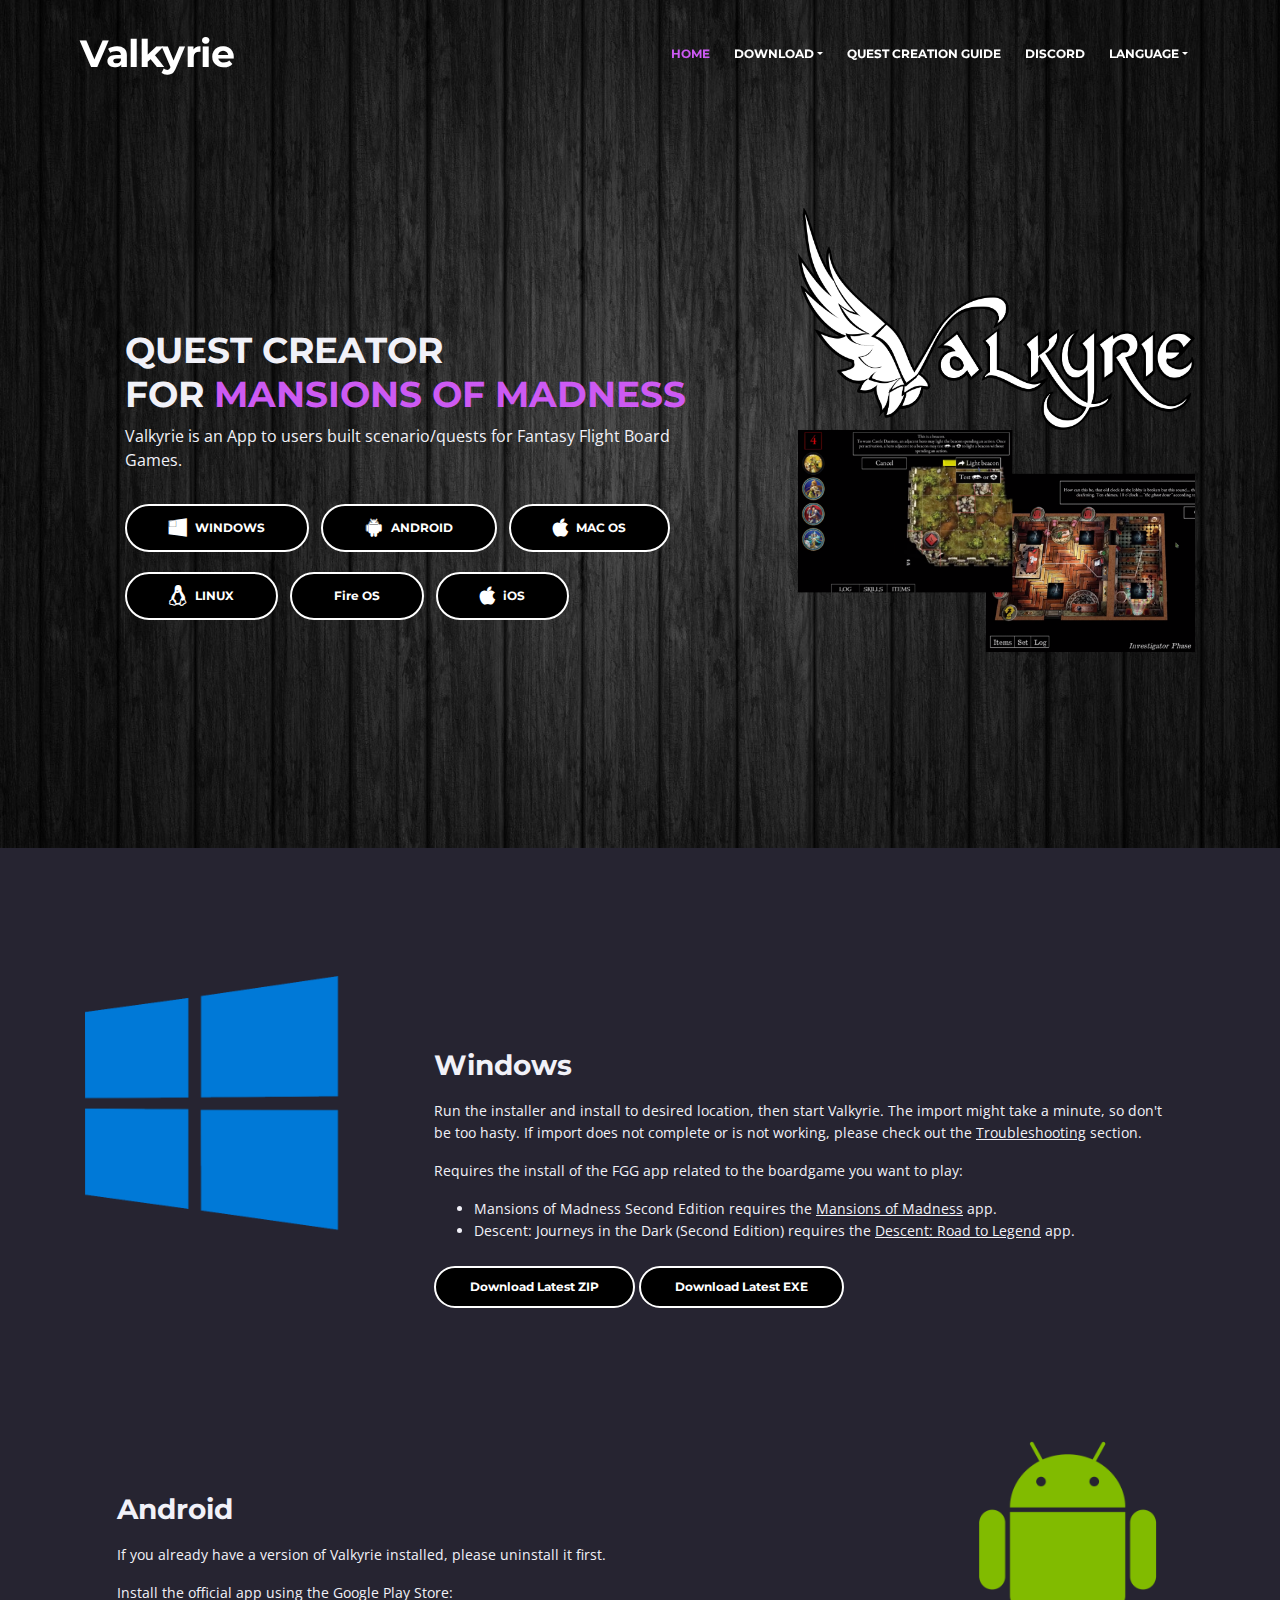
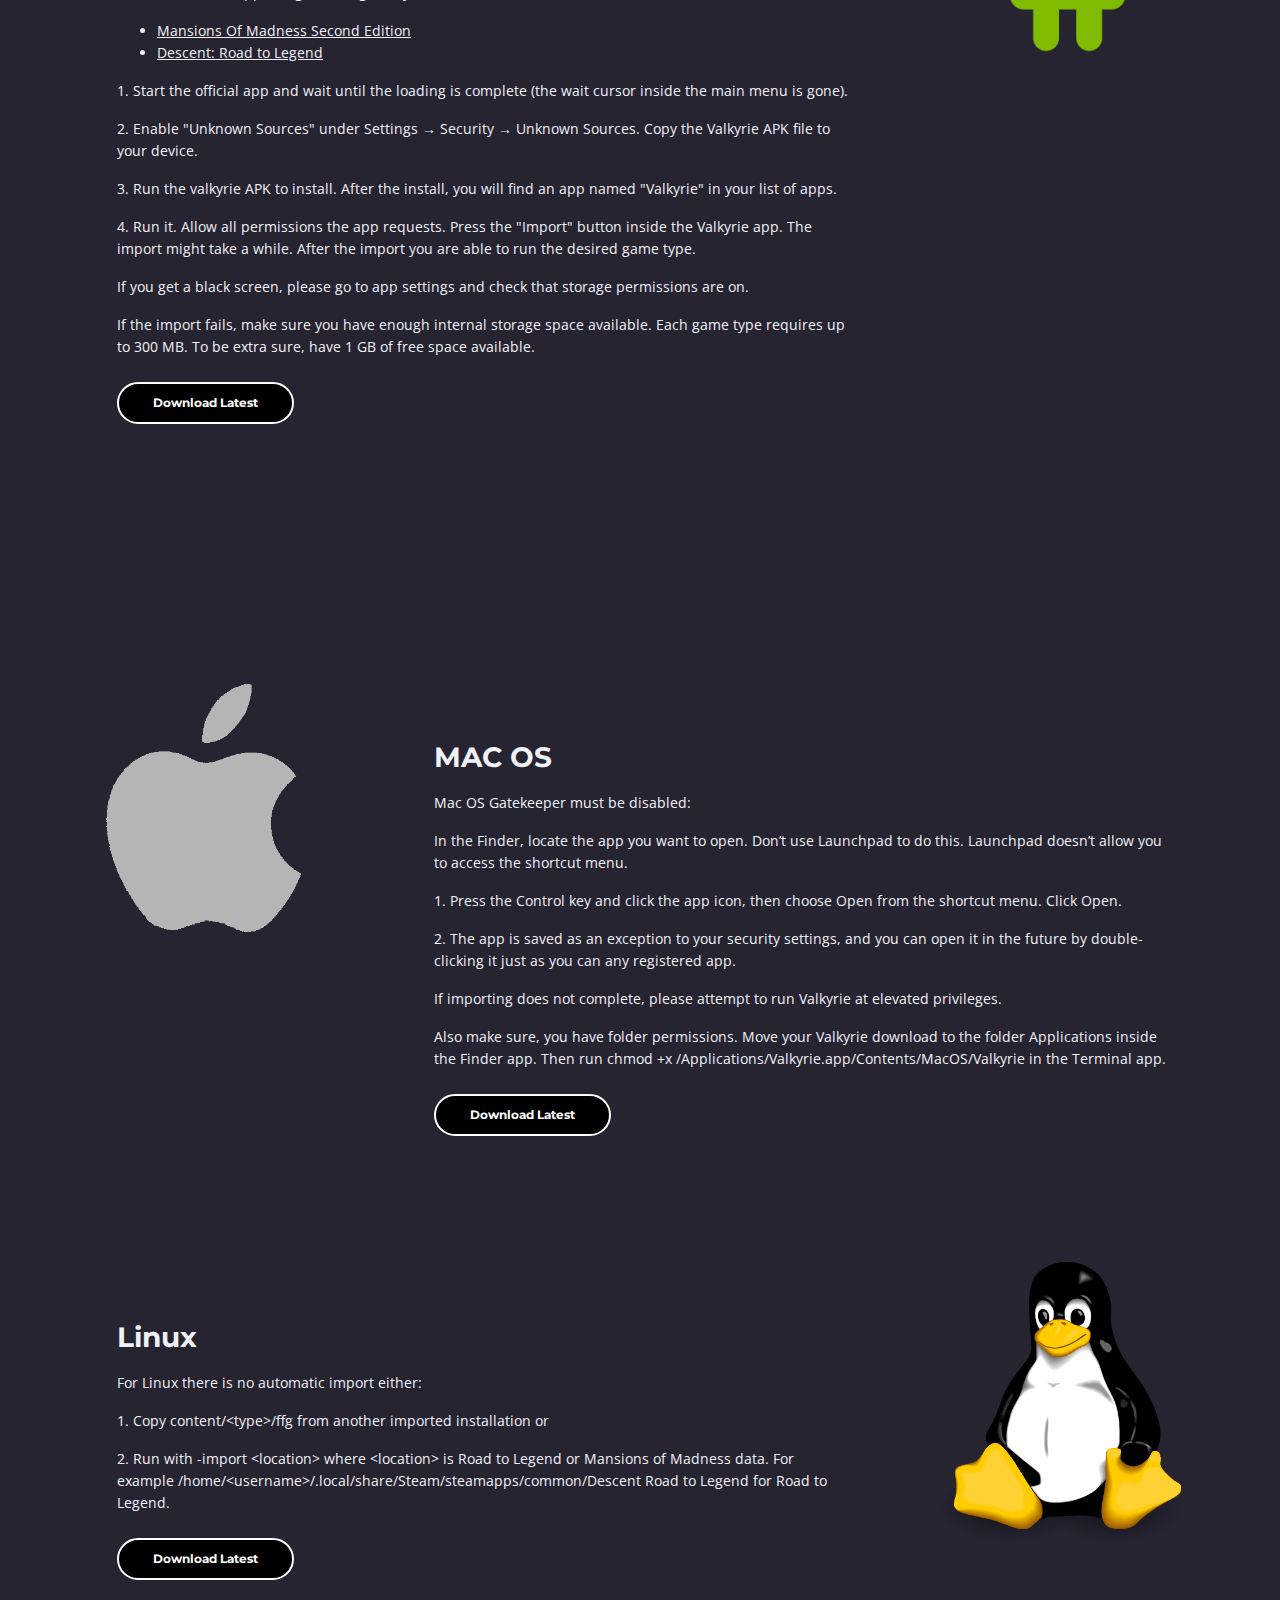
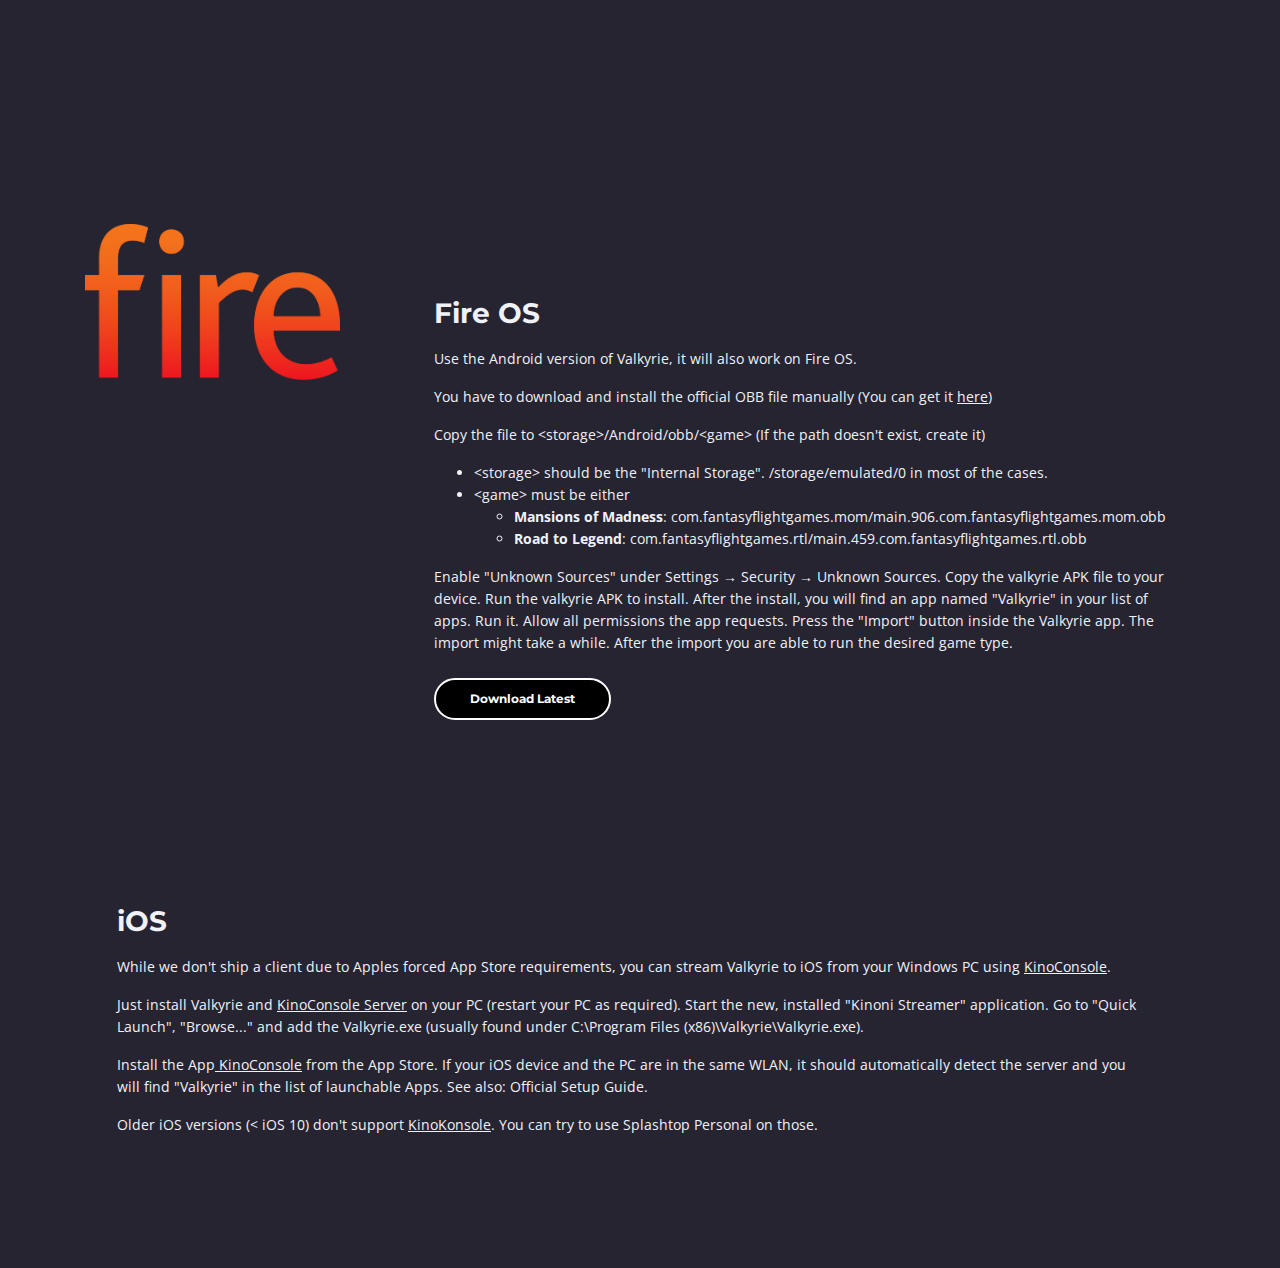
==== index-es.html @ 3e246c20 "Creating HTML pages" ====
<!DOCTYPE html>
<html lang="en">
<head>
  <meta charset="utf-8">
  <meta name="viewport" content="width=device-width, initial-scale=1, shrink-to-fit=no">
    
  <!-- SEO Meta Tags -->
  <meta name="description" content="Mobile app HTML landing page template to help you build a great online presence for your app which will convert visitors into users">
  <meta name="author" content="Inovatik">

  <!-- OG Meta Tags to improve the way the post looks when you share the page on LinkedIn, Facebook, Google+ -->
	<meta property="og:site_name" content="" /> <!-- website name -->
	<meta property="og:site" content="" /> <!-- website link -->
	<meta property="og:title" content=""/> <!-- title shown in the actual shared post -->
	<meta property="og:description" content="" /> <!-- description shown in the actual shared post -->
	<meta property="og:image" content="" /> <!-- image link, make sure it's jpg -->
	<meta property="og:url" content="" /> <!-- where do you want your post to link to -->
	<meta property="og:type" content="article" />

  <!-- Website Title -->
  <title>Valkyrie GM for Fantasy Flight Board Games</title>
    
  <!-- Styles -->
  <link href="https://fonts.googleapis.com/css?family=Montserrat:400,600,700" rel="stylesheet">
  <link href="https://fonts.googleapis.com/css?family=Open+Sans:400,400i,700,700i" rel="stylesheet">
  <link href="web/css/bootstrap.css" rel="stylesheet">
  <link href="web/css/fontawesome-all.css" rel="stylesheet">
  <link href="web/css/swiper.css" rel="stylesheet">
  <link href="web/css/magnific-popup.css" rel="stylesheet">
  <link href="web/css/styles.css" rel="stylesheet">
	
	<!-- Favicon  -->
  <link rel="icon" href="web/images/favicon.png">
</head>
<body data-spy="scroll" data-target=".fixed-top">
    
    <!-- Preloader -->
	<div class="spinner-wrapper">
        <div class="spinner">
            <div class="bounce1"></div>
            <div class="bounce2"></div>
            <div class="bounce3"></div>
        </div>
    </div>
    <!-- end of preloader -->
    

    <!-- Navigation -->
    <nav class="navbar navbar-expand-md navbar-dark navbar-custom fixed-top">
        <!-- Text Logo - Use this if you don't have a graphic logo -->
        <a class="navbar-brand logo-text page-scroll" href="index.html">Valkyrie</a>

        <!-- Image Logo -->
        <!-- <a class="navbar-brand logo-image" href="index.html"><img src="web/images/banner.png" alt="alternative"></a>  -->
        
        <!-- Mobile Menu Toggle Button -->
        <button class="navbar-toggler" type="button" data-toggle="collapse" data-target="#navbarsExampleDefault" aria-controls="navbarsExampleDefault" aria-expanded="false" aria-label="Toggle navigation">
            <span class="navbar-toggler-awesome fas fa-bars"></span>
            <span class="navbar-toggler-awesome fas fa-times"></span>
        </button>
        <!-- end of mobile menu toggle button -->

        <div class="collapse navbar-collapse" id="navbarsExampleDefault">
            <ul class="navbar-nav ml-auto">
                <li class="nav-item">
                    <a class="nav-link page-scroll" href="#header">HOME <span class="sr-only">(current)</span></a>
                </li>
                <!-- Dropdown Menu -->          
                <li class="nav-item dropdown">
                    <a class="nav-link dropdown-toggle page-scroll" href="#details" id="navbarDropdown" role="button" aria-haspopup="true" aria-expanded="false">DOWNLOAD</a>
                    <div class="dropdown-menu" aria-labelledby="navbarDropdown">
                        <a class="dropdown-item" href="#download-windows"><span class="item-text">WINDOWS</span></a>
                        <div class="dropdown-items-divide-hr"></div>
                        <a class="dropdown-item" href="#download-android"><span class="item-text">ANDROID</span></a>
                        <div class="dropdown-items-divide-hr"></div>
                        <a class="dropdown-item" href="#download-macos"><span class="item-text">MAC OS</span></a>
                        <div class="dropdown-items-divide-hr"></div>
                        <a class="dropdown-item" href="#download-linux"><span class="item-text">LINUX</span></a>
                        <div class="dropdown-items-divide-hr"></div>
                        <a class="dropdown-item" href="#download-fireos"><span class="item-text">Fire OS</span></a>
                        <div class="dropdown-items-divide-hr"></div>
                        <a class="dropdown-item" href="#download-ios"><span class="item-text">iOS</span></a>
                    </div>
                </li>
                <!-- end of dropdown menu -->

                <li class="nav-item">
                    <a class="nav-link page-scroll" href="https://github.com/NPBruce/valkyrie/wiki/QuestGuide" target="_blank">QUEST CREATION GUIDE</a>
                </li>

                <li class="nav-item">
                    <a class="nav-link page-scroll" href="https://discord.gg/yrVeSVt" target="_blank">DISCORD</a>
                </li>
                <li class="nav-item dropdown">
                    <a class="nav-link dropdown-toggle page-scroll" href="#details" id="navbarDropdown" role="button" aria-haspopup="true" aria-expanded="false">LANGUAGE</a>
                    <div class="dropdown-menu" aria-labelledby="navbarDropdown">
                        <a class="dropdown-item" href="index.html"><span class="item-text">English</span></a>
                        <div class="dropdown-items-divide-hr"></div>
                        <a class="dropdown-item" href="index-es.html"><span class="item-text">Spanish</span></a>
                        <div class="dropdown-items-divide-hr"></div>
                        <a class="dropdown-item" href="index-fr.html"><span class="item-text">French</span></a>
                        <div class="dropdown-items-divide-hr"></div>
                        <a class="dropdown-item" href="index-pt.html"><span class="item-text">Portuguese</span></a>
                        <div class="dropdown-items-divide-hr"></div>
                        <a class="dropdown-item" href="#index-pl.html"><span class="item-text">Polish</span></a>
                    </div>
                </li>
            </ul>
        </div>
    </nav> <!-- end of navbar -->
    <!-- end of navigation -->

    <!-- Header -->
    <header id="header" class="header">
      <div class="header-content">
        <div class="container">
          <div class="row">
              <div class="col-lg-7">
                <div class="text-container">
                    <h2>QUEST CREATOR <br>FOR <span id="js-rotating">MANSIONS OF MADNESS, DESCENT</span></h2>
                    <p class="p-large">Valkyrie is an App to users built scenario/quests for Fantasy Flight Board Games.</p>
                    <a class="btn-solid-lg page-scroll" href="#download-windows"><i class="fab fa-windows"></i>WINDOWS</a>
                    <a class="btn-solid-lg page-scroll" href="#download-android"><i class="fab fa-android"></i>ANDROID</a>
                    <a class="btn-solid-lg page-scroll" href="#download-macos"><i class="fab fa-apple"></i>MAC OS</a>
                    <a class="btn-solid-lg page-scroll" href="#download-linux"><i class="fab fa-linux"></i>LINUX</a>
                    <a class="btn-solid-lg page-scroll" href="#download-fireos">Fire OS</a>
                    <a class="btn-solid-lg page-scroll" href="#download-ios"><i class="fab fa-apple"></i>iOS</a>
                </div>
              </div> <!-- end of col -->
              <div class="col-lg-5">
                <div class="image-container">
                  <img class="img-fluid" src="web/images/banner.png" alt="alternative">
                </div>
                <div class="image-container">
                    <img class="img-fluid" src="web/images/screenshot.png" alt="alternative">
                </div> <!-- end of image-container -->
            </div> <!-- end of col -->
          </div> <!-- end of row -->
        </div> <!-- end of container -->
      </div> <!-- end of header-content -->
    </header> <!-- end of header -->
    <!-- end of header -->

    <!-- Details 1 -->
    <div id=download>
      <div id="download-windows" class="basic-2">
          <div class="container">
              <div class="row">
                  <div class="col-lg-3">
                      <img class="img-fluid" src="web/images/windows-logo.png" alt="alternative">
                  </div> <!-- end of col -->
                  <div class="col-lg-9">
                      <div class="text-container">
                          <h3>Windows</h3>
                          <p>Run the installer and install to desired location, then start Valkyrie. The import might take a minute, so don't be too hasty. If import does not complete or is not working, please check out the <a href="https://github.com/NPBruce/valkyrie/wiki/Troubleshooting" target="_blank">Troubleshooting</a> section.</p>
                          <p>Requires the install of the FGG app related to the boardgame you want to play:
                          <ul>
                            <li>Mansions of Madness Second Edition requires the <a href="http://store.steampowered.com/app/478980/" target="_blank">Mansions of Madness</a> app.</li>
                            <li>Descent: Journeys in the Dark (Second Edition) requires the <a href="http://store.steampowered.com/app/477200/" target="_blank">Descent: Road to Legend</a> app.</li>
                          </ul>
                          <a class="btn-solid-reg popup-with-move-anim" href="https://github.com/NPBruce/valkyrie/releases/download/release%2F2.4%2Fv2.4.09/valkyrie-windows-2.4.09.zip">Download Latest ZIP</a>
                          <a class="btn-solid-reg popup-with-move-anim" href="https://github.com/NPBruce/valkyrie/releases/download/release%2F2.4%2Fv2.4.09/valkyrie-windows-2.4.09.exe">Download Latest EXE</a>
                      </div> <!-- end of text-container -->
                  </div> <!-- end of col -->
              </div> <!-- end of row -->
          </div> <!-- end of container -->
      </div> <!-- end of basic-2 -->
      <!-- end of details 1 -->

      <!-- Details 2 -->
      <div id="download-android" class="basic-3">
        <div class="container">
            <div class="row">
                <div class="col-lg-9">
                    <div class="text-container">
                        <h3>Android</h3>
                        <p>If you already have a version of Valkyrie installed, please uninstall it first.</p>
                        <p>Install the official app using the Google Play Store:</p>
                        <ul>
                          <li><a href="https://play.google.com/store/apps/details?id=com.fantasyflightgames.mom" target="_blank">Mansions Of Madness Second Edition</a></li>
                          <li><a href="https://play.google.com/store/apps/details?id=com.fantasyflightgames.rtl" target="_blank">Descent: Road to Legend</a></li>
                        </ul>
                        <p>1. Start the official app and wait until the loading is complete (the wait cursor inside the main menu is gone).</p> 
                        <p>2. Enable "Unknown Sources" under Settings → Security → Unknown Sources. Copy the Valkyrie APK file to your device.</p>
                        <p>3. Run the valkyrie APK to install. After the install, you will find an app named "Valkyrie" in your list of apps. </p>
                        <p>4. Run it. Allow all permissions the app requests. Press the "Import" button inside the Valkyrie app. The import might take a while. After the import you are able to run the desired game type.</p>

                        <p>If you get a black screen, please go to app settings and check that storage permissions are on.</p>

                        <p>If the import fails, make sure you have enough internal storage space available. Each game type requires up to 300 MB. To be extra sure, have 1 GB of free space available.</p>
                        <a class="btn-solid-reg popup-with-move-anim" href="https://github.com/NPBruce/valkyrie/releases/download/release%2F2.4%2Fv2.4.09/Valkyrie-android-2.4.09.apk">Download Latest</a>
                    </div> <!-- end of text-container -->
                </div> <!-- end of col -->
                <div class="col-lg-3">
                    <img class="img-fluid" src="web/images/android-logo.png" alt="alternative">
                </div> <!-- end of col -->
            </div> <!-- end of row -->
        </div> <!-- end of container -->
      </div> <!-- end of basic-3 -->    
      <!-- end of details 2 -->

      <div id="download-macos" class="basic-2">
        <div class="container">
            <div class="row">
                <div class="col-lg-3">
                    <img class="img-fluid" src="web/images/apple-logo.png" alt="alternative">
                </div> <!-- end of col -->
                <div class="col-lg-9">
                    <div class="text-container">
                        <h3>MAC OS</h3>
                        <p>Mac OS Gatekeeper must be disabled:</p>
                        <p>In the Finder, locate the app you want to open. Don’t use Launchpad to do this. Launchpad doesn’t allow you to access the shortcut menu.</p>
                        <p>1. Press the Control key and click the app icon, then choose Open from the shortcut menu.
                        Click Open.</p>
                        <p>2. The app is saved as an exception to your security settings, and you can open it in the future by double-clicking it just as you can any registered app.</p>
                        <p>If importing does not complete, please attempt to run Valkyrie at elevated privileges.</p>
                        <p>Also make sure, you have folder permissions. Move your Valkyrie download to the folder Applications inside the Finder app. Then run chmod +x /Applications/Valkyrie.app/Contents/MacOS/Valkyrie in the Terminal app.</p>
                        <a class="btn-solid-reg popup-with-move-anim" href="https://github.com/NPBruce/valkyrie/releases/download/release%2F2.4%2Fv2.4.09/valkyrie-macos-2.4.09.zip">Download Latest</a>
                    </div> <!-- end of text-container -->
                </div> <!-- end of col -->
            </div> <!-- end of row -->
        </div> <!-- end of container -->
      </div> <!-- end of basic-2 -->
    </div>

      <!-- Details 2 -->
      <div id="download-linux" class="basic-3">
        <div class="container">
            <div class="row">
                <div class="col-lg-9">
                    <div class="text-container">
                        <h3>Linux</h3>
                        <p>For Linux there is no automatic import either:</p>
                        <p>1. Copy content/&lt;type&gt;/ffg from another imported installation or</p>
                        <p>2. Run with -import &lt;location&gt; where &lt;location&gt; is Road to Legend or Mansions of Madness data. For example /home/&lt;username&gt;/.local/share/Steam/steamapps/common/Descent Road to Legend for Road to Legend.</p>
                        <a class="btn-solid-reg popup-with-move-anim" href="https://github.com/NPBruce/valkyrie/releases/download/release%2F2.4%2Fv2.4.09/valkyrie-linux-2.4.09.tar.gz">Download Latest</a>
                    </div> <!-- end of text-container -->
                </div> <!-- end of col -->
                <div class="col-lg-3">
                    <img class="img-fluid" src="web/images/linux-logo.png" alt="alternative">
                </div> <!-- end of col -->
            </div> <!-- end of row -->
        </div> <!-- end of container -->
      </div> <!-- end of basic-3 -->    
      <!-- end of details 2 -->

      <div id="download-fireos" class="basic-2">
          <div class="container">
              <div class="row">
                  <div class="col-lg-3">
                      <img class="img-fluid" src="web/images/fire-logo.png" alt="alternative">
                  </div> <!-- end of col -->
                  <div class="col-lg-9">
                    <div class="text-container">
                        <h3>Fire OS</h3>
                        <p>Use the Android version of Valkyrie, it will also work on Fire OS.</p>
                        <p>You have to download and install the official OBB file manually (You can get it <a href="https://apkplz.net" target="_blank">here</a>)</p>
                        <p>Copy the file to &lt;storage&gt;/Android/obb/&lt;game&gt; (If the path doesn't exist, create it)</p>

                        <ul>
                          <li>&lt;storage&gt; should be the "Internal Storage". /storage/emulated/0 in most of the cases. </li>
                          <li>&lt;game&gt; must be either
                            <ul>
                              <li><b>Mansions of Madness</b>: com.fantasyflightgames.mom/main.906.com.fantasyflightgames.mom.obb</li>
                              <li><b>Road to Legend</b>: com.fantasyflightgames.rtl/main.459.com.fantasyflightgames.rtl.obb</li>
                            </ul>
                        </ul>
                        <p>Enable "Unknown Sources" under Settings → Security → Unknown Sources. Copy the valkyrie APK file to your device. Run the valkyrie APK to install. After the install, you will find an app named "Valkyrie" in your list of apps. Run it. Allow all permissions the app requests. Press the "Import" button inside the Valkyrie app. The import might take a while. After the import you are able to run the desired game type.</p>

                        <a class="btn-solid-reg popup-with-move-anim" href="https://github.com/NPBruce/valkyrie/releases/download/release%2F2.4%2Fv2.4.09/Valkyrie-android-2.4.09.apk">Download Latest</a>
                      </div> <!-- end of text-container -->
                  </div> <!-- end of col -->
              </div> <!-- end of row -->
          </div> <!-- end of container -->
      </div> <!-- end of basic-2 -->

            <!-- Details 2 -->
      <div id="download-ios" class="basic-3">
        <div class="container">
            <div class="row">
                <div class="col-lg-12">
                    <div class="text-container">
                        <h3>iOS</h3>
                        <p>While we don't ship a client due to Apples forced App Store requirements, you can stream Valkyrie to iOS from your Windows PC using <a href="http://kinoconsole.kinoni.com/" target="_blank">KinoConsole</a>.</p> 
                        <p>Just install Valkyrie and <a href="http://kinoconsole.kinoni.com/#server" target="_blank">KinoConsole Server</a> on your PC (restart your PC as required). Start the new, installed "Kinoni Streamer" application. Go to "Quick Launch", "Browse..." and add the Valkyrie.exe (usually found under C:\Program Files (x86)\Valkyrie\Valkyrie.exe).</p> 
                        <p>Install the App<a href="https://itunes.apple.com/app/kinoconsole-stream-pc-games/id965075144" target="_blank"> KinoConsole</a> from the App Store. If your iOS device and the PC are in the same WLAN, it should automatically detect the server and you will find "Valkyrie" in the list of launchable Apps. See also: Official Setup Guide.</p>
                        <p>Older iOS versions (< iOS 10) don't support <a href="http://kinoconsole.kinoni.com/" target="_blank">KinoKonsole</a>. You can try to use Splashtop Personal on those.</p>

                    </div> <!-- end of text-container -->
                </div> <!-- end of col -->
            </div> <!-- end of row -->
        </div> <!-- end of container -->
      </div> <!-- end of basic-3 -->    
      <!-- end of details 2 -->


      <!-- Scripts -->
    <script src="web/js/jquery.min.js"></script> <!-- jQuery for Bootstrap's JavaScript plugins -->
    <script src="web/js/popper.min.js"></script> <!-- Popper tooltip library for Bootstrap -->
    <script src="web/js/bootstrap.min.js"></script> <!-- Bootstrap framework -->
    <script src="web/js/jquery.easing.min.js"></script> <!-- jQuery Easing for smooth scrolling between anchors -->
    <script src="web/js/swiper.min.js"></script> <!-- Swiper for image and text sliders -->
    <script src="web/js/jquery.magnific-popup.js"></script> <!-- Magnific Popup for lightboxes -->
    <script src="web/js/morphext.min.js"></script> <!-- Morphtext rotating text in the header -->
    <script src="web/js/validator.min.js"></script> <!-- Validator.js - Bootstrap plugin that validates forms -->
    <script src="web/js/scripts.js"></script> <!-- Custom scripts -->
  </body>
</html>
---- web/css/styles.css ----
/* Template: Leno - Mobile App HTML Landing Page Template
   Author: Inovatik
   Created: Mar 2019
   Description: Master CSS file
*/

/*****************************************
Table Of Contents:

01. General Styles
02. Preloader
03. Navigation
04. Header
05. Features
06. Video
07. Details 1
08. Details 2
09. Details Lightboxes
10. Screenshots
11. Download
12. Statistics
13. Contact
14. Footer
15. Copyright
16. Back To Top Button
17. Extra Pages
18. Media Queries
******************************************/

/*****************************************
Colors:

- Text, navbar links - white #f1f1f8
- Buttons, bullets, icons - turquoise #00c9db
- Navbar - navy #4633af
- Backgrounds - dark denim #262431
- Backgrounds - denim #2f2c3d
******************************************/


/******************************/
/*     01. General Styles     */
/******************************/
body,
html {
    width: 100%;
	height: 100%;
}

body, p {
	color: #f1f1f8; 
	font: 400 0.875rem/1.375rem "Open Sans", sans-serif;
}

.p-large {
	color: #f1f1f8;
	font: 400 1rem/1.5rem "Open Sans", sans-serif;
}

.p-small {
	color: #f1f1f8;
	font: 400 0.75rem/1.25rem "Open Sans", sans-serif;
}

.p-heading {
	margin-bottom: 3.75rem;
	text-align: center;
}

.li-space-lg li {
	margin-bottom: 0.375rem;
}

.indent {
	padding-left: 1.25rem;
}

h1 {
	color: #f1f1f8;
	font: 700 2.5rem/2.875rem "Montserrat", sans-serif;
}

h2 {
	color: #f1f1f8;
	font: 700 2.25rem/2.75rem "Montserrat", sans-serif;
}

h3 {
	color: #f1f1f8;
	font: 700 1.75rem/2.125rem "Montserrat", sans-serif;
}

h4 {
	color: #f1f1f8;
	font: 700 1.375rem/1.75rem "Montserrat", sans-serif;
}

h5 {
	color: #f1f1f8;
	font: 700 1.125rem/1.625rem "Montserrat", sans-serif;
}

h6 {
	color: #f1f1f8;
	font: 700 1rem/1.5rem "Montserrat", sans-serif;
}

a {
	color: #f1f1f8;
	text-decoration: underline;
}

a:hover {
	color: #f1f1f8;
	text-decoration: underline;
}

a.turquoise {
	color: #00c9db;
}

a.white {
	color: #fff;
}

.testimonial-text {
	font: italic 400 1rem/1.5rem "Open Sans", sans-serif;
}

.testimonial-author {
	font: 700 1rem/1.5rem "Montserrat", sans-serif;
}

.btn-solid-reg {
	display: inline-block;
	padding: 1.1875rem 2.125rem 1.1875rem 2.125rem;
	border: 0.125rem solid #fff;
	border-radius: 2rem;
	background-color: #000;
	color: #fff;
	font: 700 0.75rem/0 "Montserrat", sans-serif;
	text-decoration: none;
	transition: all 0.2s ease;
}

.btn-solid-reg:hover {
	background-color: transparent;
	color: #cd5af3;
	text-decoration: none;
}

.btn-solid-lg {
	display: inline-block;
	padding: 1.375rem 2.625rem 1.375rem 2.625rem;
	border: 0.125rem solid #fff;
	border-radius: 2rem;
	background-color: #000;
	color: #fff;
	font: 700 0.75rem/0 "Montserrat", sans-serif;
	text-decoration: none;
	transition: all 0.2s ease;
}

.btn-solid-lg:hover {
	background-color: transparent;
	color: #cd5af3;
	text-decoration: none;
}

.btn-solid-lg .fab {
	margin-right: 0.5rem;
	font-size: 1.25rem;
	line-height: 0;
	vertical-align: top;
}

.btn-solid-lg .fab.fa-google-play {
	font-size: 1rem;
}

.btn-outline-reg {
	display: inline-block;
	padding: 1.1875rem 2.125rem 1.1875rem 2.125rem;
	border: 0.125rem solid #00c9db;
	border-radius: 2rem;
	background-color: transparent;
	color: #00c9db;
	font: 700 0.75rem/0 "Montserrat", sans-serif;
	text-decoration: none;
	transition: all 0.2s ease;
}

.btn-outline-reg:hover {
	background-color: #00c9db;
	color: #fff;
	text-decoration: none;
}

.btn-outline-lg {
	display: inline-block;
	padding: 1.375rem 2.625rem 1.375rem 2.625rem;
	border: 0.125rem solid #00c9db;
	border-radius: 2rem;
	background-color: transparent;
	color: #00c9db;
	font: 700 0.75rem/0 "Montserrat", sans-serif;
	text-decoration: none;
	transition: all 0.2s ease;
}

.btn-outline-lg:hover {
	background-color: #00c9db;
	color: #fff;
	text-decoration: none;
}

.btn-outline-sm {
	display: inline-block;
	padding: 1rem 1.625rem 0.875rem 1.625rem;
	border: 0.125rem solid #00c9db;
	border-radius: 2rem;
	background-color: transparent;
	color: #00c9db;
	font: 700 0.625rem/0 "Montserrat", sans-serif;
	text-decoration: none;
	transition: all 0.2s ease;
}

.btn-outline-sm:hover {
	background-color: #00c9db;
	color: #fff;
	text-decoration: none;
}

.form-group {
	position: relative;
	margin-bottom: 1.25rem;
}

.form-group.has-error.has-danger {
	margin-bottom: 0.625rem;
}

.form-group.has-error.has-danger .help-block.with-errors ul {
	margin-top: 0.375rem;
}

.label-control {
	position: absolute;
	top: 0.87rem;
	left: 1.375rem;
	color: #f1f1f8;
	opacity: 1;
	font: 400 0.875rem/1.375rem "Open Sans", sans-serif;
	cursor: text;
	transition: all 0.2s ease;
}

/* IE10+ hack to solve lower label text position compared to the rest of the browsers */
@media screen and (-ms-high-contrast: active), screen and (-ms-high-contrast: none) {  
	.label-control {
		top: 0.9375rem;
	}
}

.form-control-input:focus + .label-control,
.form-control-input.notEmpty + .label-control,
.form-control-textarea:focus + .label-control,
.form-control-textarea.notEmpty + .label-control {
	top: 0.125rem;
	opacity: 1;
	font-size: 0.75rem;
	font-weight: 700;
}

.form-control-input,
.form-control-select {
	display: block; /* needed for proper display of the label in Firefox, IE, Edge */
	width: 100%;
	padding-top: 1.0625rem;
	padding-bottom: 0.0625rem;
	padding-left: 1.3125rem;
	border: 1px solid #9791ae;
	border-radius: 0.25rem;
	background-color: #413d52;
	color: #f1f1f8;
	font: 400 0.875rem/1.875rem "Open Sans", sans-serif;
	transition: all 0.2s ease;
	-webkit-appearance: none; /* removes inner shadow on form inputs on ios safari */
}

.form-control-select {
	padding-top: 0.5rem;
	padding-bottom: 0.5rem;
	height: 3rem;
}

/* IE10+ hack to solve lower label text position compared to the rest of the browsers */
@media screen and (-ms-high-contrast: active), screen and (-ms-high-contrast: none) {  
	.form-control-input {
		padding-top: 1.25rem;
		padding-bottom: 0.75rem;
		line-height: 1.75rem;
	}

	.form-control-select {
		padding-top: 0.875rem;
		padding-bottom: 0.75rem;
		height: 3.125rem;
		line-height: 2.125rem;
	}
}

select {
    /* you should keep these first rules in place to maintain cross-browser behavior */
    -webkit-appearance: none;
	-moz-appearance: none;
	-ms-appearance: none;
    -o-appearance: none;
    appearance: none;
    background-image: url('../images/down-arrow.png');
    background-position: 96% 50%;
    background-repeat: no-repeat;
    outline: none;
}

select::-ms-expand {
    display: none; /* removes the ugly default down arrow on select form field in IE11 */
}

.form-control-textarea {
	display: block; /* used to eliminate a bottom gap difference between Chrome and IE/FF */
	width: 100%;
	height: 8rem; /* used instead of html rows to normalize height between Chrome and IE/FF */
	padding-top: 1.25rem;
	padding-left: 1.3125rem;
	border: 1px solid #9791ae;
	border-radius: 0.25rem;
	background-color: #413d52;
	color: #f1f1f8;
	font: 400 0.875rem/1.75rem "Open Sans", sans-serif;
	transition: all 0.2s ease;
}

.form-control-input:focus,
.form-control-select:focus,
.form-control-textarea:focus {
	border: 1px solid #f1f1f8;
	outline: none; /* Removes blue border on focus */
}

.form-control-input:hover,
.form-control-select:hover,
.form-control-textarea:hover {
	border: 1px solid #f1f1f8;
}

.checkbox {
	font: 400 0.75rem/1.25rem "Open Sans", sans-serif;
}

input[type='checkbox'] {
	vertical-align: -15%;
	margin-right: 0.375rem;
}

/* IE10+ hack to raise checkbox field position compared to the rest of the browsers */
@media screen and (-ms-high-contrast: active), screen and (-ms-high-contrast: none) {  
	input[type='checkbox'] {
		vertical-align: -9%;
	}
}

.form-control-submit-button {
	display: inline-block;
	width: 100%;
	height: 3.125rem;
	border: 1px solid #00c9db;
	border-radius: 1.5rem;
	background-color: #00c9db;
	color: #fff;
	font: 700 0.75rem/1.75rem "Montserrat", sans-serif;
	cursor: pointer;
	transition: all 0.2s ease;
}

.form-control-submit-button:hover {
	background-color: transparent;
	color: #00c9db;
}

/* Form Success And Error Message Formatting */
#cmsgSubmit.h3.text-center.tada.animated,
#pmsgSubmit.h3.text-center.tada.animated,
#cmsgSubmit.h3.text-center,
#pmsgSubmit.h3.text-center {
	display: block;
	margin-bottom: 0;
	color: #f1f1f8;
	font: 400 1.125rem/1rem "Open Sans", sans-serif;
}

.help-block.with-errors .list-unstyled {
	color: #f1f1f8;
	font-size: 0.75rem;
	line-height: 1.125rem;
	text-align: left;
}

.help-block.with-errors ul {
	margin-bottom: 0;
}
/* end of form success and error message formatting */

/* Form Success And Error Message Animation - Animate.css */
@-webkit-keyframes tada {
	from {
		-webkit-transform: scale3d(1, 1, 1);
		-ms-transform: scale3d(1, 1, 1);
		transform: scale3d(1, 1, 1);
	}
	10%, 20% {
		-webkit-transform: scale3d(.9, .9, .9) rotate3d(0, 0, 1, -3deg);
		-ms-transform: scale3d(.9, .9, .9) rotate3d(0, 0, 1, -3deg);
		transform: scale3d(.9, .9, .9) rotate3d(0, 0, 1, -3deg);
	}
	30%, 50%, 70%, 90% {
		-webkit-transform: scale3d(1.1, 1.1, 1.1) rotate3d(0, 0, 1, 3deg);
		-ms-transform: scale3d(1.1, 1.1, 1.1) rotate3d(0, 0, 1, 3deg);
		transform: scale3d(1.1, 1.1, 1.1) rotate3d(0, 0, 1, 3deg);
	}
	40%, 60%, 80% {
		-webkit-transform: scale3d(1.1, 1.1, 1.1) rotate3d(0, 0, 1, -3deg);
		-ms-transform: scale3d(1.1, 1.1, 1.1) rotate3d(0, 0, 1, -3deg);
		transform: scale3d(1.1, 1.1, 1.1) rotate3d(0, 0, 1, -3deg);
	}
	to {
		-webkit-transform: scale3d(1, 1, 1);
		-ms-transform: scale3d(1, 1, 1);
		transform: scale3d(1, 1, 1);
	}
}

@keyframes tada {
	from {
		-webkit-transform: scale3d(1, 1, 1);
		-ms-transform: scale3d(1, 1, 1);
		transform: scale3d(1, 1, 1);
	}
	10%, 20% {
		-webkit-transform: scale3d(.9, .9, .9) rotate3d(0, 0, 1, -3deg);
		-ms-transform: scale3d(.9, .9, .9) rotate3d(0, 0, 1, -3deg);
		transform: scale3d(.9, .9, .9) rotate3d(0, 0, 1, -3deg);
	}
	30%, 50%, 70%, 90% {
		-webkit-transform: scale3d(1.1, 1.1, 1.1) rotate3d(0, 0, 1, 3deg);
		-ms-transform: scale3d(1.1, 1.1, 1.1) rotate3d(0, 0, 1, 3deg);
		transform: scale3d(1.1, 1.1, 1.1) rotate3d(0, 0, 1, 3deg);
	}
	40%, 60%, 80% {
		-webkit-transform: scale3d(1.1, 1.1, 1.1) rotate3d(0, 0, 1, -3deg);
		-ms-transform: scale3d(1.1, 1.1, 1.1) rotate3d(0, 0, 1, -3deg);
		transform: scale3d(1.1, 1.1, 1.1) rotate3d(0, 0, 1, -3deg);
	}
	to {
		-webkit-transform: scale3d(1, 1, 1);
		-ms-transform: scale3d(1, 1, 1);
		transform: scale3d(1, 1, 1);
	}
}

.tada {
	-webkit-animation-name: tada;
	animation-name: tada;
}

.animated {
	-webkit-animation-duration: 1s;
	animation-duration: 1s;
	-webkit-animation-fill-mode: both;
	animation-fill-mode: both;
}
/* end of form success and error message animation - Animate.css */

/* Fade-move Animation For Lightbox - Magnific Popup */
/* at start */
.my-mfp-slide-bottom .zoom-anim-dialog {
	opacity: 0;
	transition: all 0.2s ease-out;
	-webkit-transform: translateY(-1.25rem) perspective(37.5rem) rotateX(10deg);
	-ms-transform: translateY(-1.25rem) perspective(37.5rem) rotateX(10deg);
	transform: translateY(-1.25rem) perspective(37.5rem) rotateX(10deg);
}

/* animate in */
.my-mfp-slide-bottom.mfp-ready .zoom-anim-dialog {
	opacity: 1;
	-webkit-transform: translateY(0) perspective(37.5rem) rotateX(0); 
	-ms-transform: translateY(0) perspective(37.5rem) rotateX(0); 
	transform: translateY(0) perspective(37.5rem) rotateX(0); 
}

/* animate out */
.my-mfp-slide-bottom.mfp-removing .zoom-anim-dialog {
	opacity: 0;
	-webkit-transform: translateY(-0.625rem) perspective(37.5rem) rotateX(10deg); 
	-ms-transform: translateY(-0.625rem) perspective(37.5rem) rotateX(10deg); 
	transform: translateY(-0.625rem) perspective(37.5rem) rotateX(10deg); 
}

/* dark overlay, start state */
.my-mfp-slide-bottom.mfp-bg {
	opacity: 0;
	transition: opacity 0.2s ease-out;
}

/* animate in */
.my-mfp-slide-bottom.mfp-ready.mfp-bg {
	opacity: 0.8;
}
/* animate out */
.my-mfp-slide-bottom.mfp-removing.mfp-bg {
	opacity: 0;
}
/* end of fade-move animation for lightbox - magnific popup */

/* Fade Animation For Image Slider - Magnific Popup */
@-webkit-keyframes fadeIn {
	from {
		opacity: 0;
	}
	to {
		opacity: 1;
	}
}

@keyframes fadeIn {
	from {
		opacity: 0;
	}
	to {
		opacity: 1;
	}
}

.fadeIn {
	-webkit-animation: fadeIn 0.6s;
	animation: fadeIn 0.6s;
}

@-webkit-keyframes fadeOut {
	from {
		opacity: 1;
	}
	to {
		opacity: 0;
	}
}

@keyframes fadeOut {
	from {
		opacity: 1;
	}
	to {
		opacity: 0;
	}
}

.fadeOut {
	-webkit-animation: fadeOut 0.8s;
	animation: fadeOut 0.8s;
}
/* end of fade animation for image slider - magnific popup */


/*************************/
/*     02. Preloader     */
/*************************/
.spinner-wrapper {
	position: fixed;
	z-index: 999999;
	top: 0;
	right: 0;
	bottom: 0;
	left: 0;
	background: #2f2c3d;
}

.spinner {
	position: absolute;
	top: 50%; /* centers the loading animation vertically one the screen */
	left: 50%; /* centers the loading animation horizontally one the screen */
	width: 3.75rem;
	height: 1.25rem;
	margin: -0.625rem 0 0 -1.875rem; /* is width and height divided by two */ 
	text-align: center;
}

.spinner > div {
	display: inline-block;
	width: 1rem;
	height: 1rem;
	border-radius: 100%;
	background-color: #fff;
	-webkit-animation: sk-bouncedelay 1.4s infinite ease-in-out both;
	animation: sk-bouncedelay 1.4s infinite ease-in-out both;
}

.spinner .bounce1 {
	-webkit-animation-delay: -0.32s;
	animation-delay: -0.32s;
}

.spinner .bounce2 {
	-webkit-animation-delay: -0.16s;
	animation-delay: -0.16s;
}

@-webkit-keyframes sk-bouncedelay {
	0%, 80%, 100% { -webkit-transform: scale(0); }
	40% { -webkit-transform: scale(1.0); }
}

@keyframes sk-bouncedelay {
	0%, 80%, 100% { 
		-webkit-transform: scale(0);
		-ms-transform: scale(0);
		transform: scale(0);
	} 40% { 
		-webkit-transform: scale(1.0);
		-ms-transform: scale(1.0);
		transform: scale(1.0);
	}
}


/**************************/
/*     03. Navigation     */
/**************************/
.navbar-custom {
	background-color: #4633af;
	box-shadow: 0 0.0625rem 0.375rem 0 rgba(0, 0, 0, 0.1);
	font: 700 0.75rem/2rem "Montserrat", sans-serif;
	transition: all 0.2s ease;
}

.navbar-custom .navbar-brand.logo-image img {
    width: 113px;
	height: 34px;
	margin-bottom: 1px;
	-webkit-backface-visibility: hidden;
}

.navbar-custom .navbar-brand.logo-text {
	font: 700 2.375rem/1.5rem "Montserrat", sans-serif;
	color: #fff;
	letter-spacing: -0.5px;
	text-decoration: none;
}

.navbar-custom .navbar-nav {
	margin-top: 0.75rem;
}

.navbar-custom .nav-item .nav-link {
	padding: 0 0.75rem 0 0.75rem;
	color: #fff;
	text-decoration: none;
	transition: all 0.2s ease;
}

.navbar-custom .nav-item .nav-link:hover,
.navbar-custom .nav-item .nav-link.active {
	color: #cd5af3;
}

/* Dropdown Menu */
.navbar-custom .dropdown:hover > .dropdown-menu {
	display: block; /* this makes the dropdown menu stay open while hovering it */
	min-width: auto;
	animation: fadeDropdown 0.2s; /* required for the fade animation */
}

@keyframes fadeDropdown {
    0% {
        opacity: 0;
    }

    100% {
        opacity: 1;
    }
}

.navbar-custom .dropdown-toggle:focus { /* removes dropdown outline on focus  */
	outline: 0;
}

.navbar-custom .dropdown-menu {
	margin-top: 0;
	border: none;
	border-radius: 0.25rem;
	background-color: #000;
}

.navbar-custom .dropdown-item {
	color: #fff;
	text-decoration: none;
}

.navbar-custom .dropdown-item:hover {
	background-color: #000;
}

.navbar-custom .dropdown-item .item-text {
	font: 700 0.75rem/1.5rem "Montserrat", sans-serif;
}

.navbar-custom .dropdown-item:hover .item-text {
	color: #cd5af3;
}

.navbar-custom .dropdown-items-divide-hr {
	width: 100%;
	height: 1px;
	margin: 0.25rem auto 0.25rem auto;
	border: none;
	background-color: #b5bcc4;
	opacity: 0.2;
}
/* end of dropdown menu */

.navbar-custom .social-icons {
	display: none;
}

.navbar-custom .navbar-toggler {
	border: none;
	color: #fff;
	font-size: 2rem;
}

.navbar-custom button[aria-expanded='false'] .navbar-toggler-awesome.fas.fa-times{
	display: none;
}

.navbar-custom button[aria-expanded='false'] .navbar-toggler-awesome.fas.fa-bars{
	display: inline-block;
}

.navbar-custom button[aria-expanded='true'] .navbar-toggler-awesome.fas.fa-bars{
	display: none;
}

.navbar-custom button[aria-expanded='true'] .navbar-toggler-awesome.fas.fa-times{
	display: inline-block;
	margin-right: 0.125rem;
}


/*********************/
/*    04. Header     */
/*********************/
.header {
	background: linear-gradient(to bottom right, rgba(72, 72, 212, 0), rgba(241, 104, 104, 0)), url('../images/header-background-black.jpg') center center no-repeat;
	background-size: cover;
}

.header .header-content {
	padding-top: 8.5rem;
	padding-bottom: 7rem;
	text-align: center;
}

.header .text-container {
	margin-bottom: 3rem;
}

.header h1 {
	margin-bottom: 1rem;
}

.header #js-rotating {
	color: #cd5af3;
}

.header .p-large {
	margin-bottom: 2rem;
}

.header .btn-solid-lg {
	margin-right: 0.5rem;
	margin-bottom: 1.25rem;
}


/****************************/
/*     05. Testimonials     */
/****************************/
.slider-1 {
	padding-top: 6.875rem;
	padding-bottom: 6.375rem;
	background-color: #262431;
}

.slider-1 .slider-container {
	position: relative;
}

.slider-1 .swiper-container {
	position: static;
	width: 90%;
	text-align: center;
}

.slider-1 .swiper-button-prev:focus,
.slider-1 .swiper-button-next:focus {
	/* even if you can't see it chrome you can see it on mobile device */
	outline: none;
}

.slider-1 .swiper-button-prev {
	left: -0.5rem;
	background-image: url("data:image/svg+xml;charset=utf-8,%3Csvg%20xmlns%3D'http%3A%2F%2Fwww.w3.org%2F2000%2Fsvg'%20viewBox%3D'0%200%2028%2044'%3E%3Cpath%20d%3D'M0%2C22L22%2C0l2.1%2C2.1L4.2%2C22l19.9%2C19.9L22%2C44L0%2C22L0%2C22L0%2C22z'%20fill%3D'%23f1f1f8'%2F%3E%3C%2Fsvg%3E");
	background-size: 1.125rem 1.75rem;
}

.slider-1 .swiper-button-next {
	right: -0.5rem;
	background-image: url("data:image/svg+xml;charset=utf-8,%3Csvg%20xmlns%3D'http%3A%2F%2Fwww.w3.org%2F2000%2Fsvg'%20viewBox%3D'0%200%2028%2044'%3E%3Cpath%20d%3D'M27%2C22L27%2C22L5%2C44l-2.1-2.1L22.8%2C22L2.9%2C2.1L5%2C0L27%2C22L27%2C22z'%20fill%3D'%23f1f1f8'%2F%3E%3C%2Fsvg%3E");
	background-size: 1.125rem 1.75rem;
}

.slider-1 .card {
	position: relative;
	border: none;
	background-color: transparent;
}

.slider-1 .card-image {
	width: 6rem;
	height: 6rem;
	margin-right: auto;
	margin-bottom: 0.25rem;
	margin-left: auto;
	border-radius: 50%;
}

.slider-1 .card-body {
	padding-bottom: 0;
}

.slider-1 .testimonial-author {
	margin-bottom: 0;
}


/************************/
/*     05. Features     */
/************************/
.tabs {
	padding-top: 6.5rem;
	padding-bottom: 4.25rem;
	background-color: #2f2c3d;
}

.tabs h2 {
	margin-bottom: 1.125rem;
	text-align: center;
}

.tabs .p-heading {
	margin-bottom: 3.125rem;
}

.tabs .nav-tabs {
	margin-right: auto;
	margin-bottom: 2.5rem;
	margin-left: auto;
	justify-content: center;
	border-bottom: none;
}

.tabs .nav-link {
	margin-bottom: 1rem;
	padding: 0.5rem 1.375rem 0.25rem 1.375rem;
	border: none;
	border-bottom: 0.1875rem solid #f1f1f8;
	border-radius: 0;
	color: #f1f1f8;
	font: 700 1rem/1.75rem "Montserrat", sans-serif;
	text-decoration: none;
	transition: all 0.2s ease;
}

.tabs .nav-link.active,
.tabs .nav-link:hover {
	border-bottom: 0.1875rem solid #00c9db;
	background-color: transparent;
	color: #cd5af3;
}

.tabs .nav-link .fas {
	margin-right: 0.375rem;
	font-size: 1rem;
}

.tabs .tab-content {
	width: 100%; /* for proper display in IE11 */
}

.tabs .card {
	border: none;
	background: transparent;
}

.tabs .card-body {
	padding: 1rem 0 1.25rem 0;
}

.tabs .card-title {
	margin-bottom: 0.5rem;
}

.tabs .card .card-icon {
	display: inline-block;
	width: 3.5rem;
	height: 3.5rem;
	border-radius: 50%;
	background-color: #00c9db;
	text-align: center;
	vertical-align: top;
}

.tabs .card .card-icon .fas,
.tabs .card .card-icon .far {
	color: #fff;
	font-size: 1.75rem;
	line-height: 3.5rem;
}

.tabs #tab-1 .card.left-pane .text-wrapper {
	display: inline-block;
	width: 75%;
}

.tabs #tab-1 .card.left-pane .card-icon {
	float: left;
	margin-right: 1rem;
}

.tabs #tab-1 img {
	display: block;
	margin: 2rem auto 3rem auto;
}

.tabs #tab-1 .card.right-pane .text-wrapper {
	display: inline-block;
	width: 75%;
}

.tabs #tab-1 .card.right-pane .card-icon {
	margin-right: 1rem;
}

.tabs #tab-2 img {
	display: block;
	margin: 0 auto 2rem auto;
}

.tabs #tab-2 .text-area {
	margin-top: 1.5rem;
}

.tabs #tab-2 h3 {
	margin-bottom: 0.75rem;
}

.tabs #tab-2 .icon-cards-area {
	margin-top: 2.5rem;
}

.tabs #tab-2 .icon-cards-area .card {
	width: 100%; /* for proper display in IE11 */
}

.tabs #tab-3 .icon-cards-area .card {
	width: 100%; /* for proper display in IE11 */
}

.tabs #tab-3 .text-area {
	margin-top: 0.75rem;
	margin-bottom: 4rem;
}

.tabs #tab-3 h3 {
	margin-bottom: 0.75rem;
}

.tabs #tab-3 img {
	margin: 0 auto 3rem auto;
}


/*********************/
/*     06. Video     */
/*********************/
.basic-1 {
	padding-top: 6.375rem;
	padding-bottom: 6.875rem;
	background: url('../images/video-background.jpg') center center no-repeat;
	background-size: cover; 
}

.basic-1 h2 {
	margin-bottom: 1.125rem;
	text-align: center;
}

.basic-1 .p-heading {
	margin-bottom: 4rem;
	text-align: center;
}

.basic-1 .image-container img {
	border-radius: 0.375rem;
}

.basic-1 .video-wrapper {
	position: relative;
}

/* Video Play Button */
.basic-1 .video-play-button {
	position: absolute;
	z-index: 10;
	top: 50%;
	left: 50%;
	display: block;
	box-sizing: content-box;
	width: 2rem;
	height: 2.75rem;
	padding: 1.125rem 1.25rem 1.125rem 1.75rem;
	border-radius: 50%;
	-webkit-transform: translateX(-50%) translateY(-50%);
	-ms-transform: translateX(-50%) translateY(-50%);
	transform: translateX(-50%) translateY(-50%);
}
  
.basic-1 .video-play-button:before {
	content: "";
	position: absolute;
	z-index: 0;
	top: 50%;
	left: 50%;
	display: block;
	width: 4.75rem;
	height: 4.75rem;
	border-radius: 50%;
	background: #4eaaff;
	animation: pulse-border 1500ms ease-out infinite;
	-webkit-transform: translateX(-50%) translateY(-50%);
	-ms-transform: translateX(-50%) translateY(-50%);
	transform: translateX(-50%) translateY(-50%);
}
  
.basic-1 .video-play-button:after {
	content: "";
	position: absolute;
	z-index: 1;
	top: 50%;
	left: 50%;
	display: block;
	width: 4.375rem;
	height: 4.375rem;
	border-radius: 50%;
	background: #4eaaff;
	transition: all 200ms;
	-webkit-transform: translateX(-50%) translateY(-50%);
	-ms-transform: translateX(-50%) translateY(-50%);
	transform: translateX(-50%) translateY(-50%);
}
  
.basic-1 .video-play-button span {
	position: relative;
	display: block;
	z-index: 3;
	top: 0.375rem;
	left: 0.25rem;
	width: 0;
	height: 0;
	border-left: 1.625rem solid #fff;
	border-top: 1rem solid transparent;
	border-bottom: 1rem solid transparent;
}
  
@keyframes pulse-border {
	0% {
		transform: translateX(-50%) translateY(-50%) translateZ(0) scale(1);
		opacity: 1;
	}
	100% {
		transform: translateX(-50%) translateY(-50%) translateZ(0) scale(1.5);
		opacity: 0;
	}
}
/* end of video play button */  


/*************************/
/*     07. Details 1     */
/*************************/
.basic-2 {
	padding-top: 8rem;
	padding-bottom: 3.5rem;
	background-color: #262431;
}

.basic-2 img {
	margin-bottom: 3.5rem;
}

.basic-2 h3 {
	margin-bottom: 1.125rem;
}

.basic-2 .btn-solid-reg {
	margin-top: 0.5rem;
}


/*************************/
/*     08. Details 2     */
/*************************/
.basic-3 {
	padding-top: 3.5rem;
	padding-bottom: 7.25rem;
	background-color: #262431;
}

.basic-3 .text-container {
	margin-bottom: 3.5rem;
}

.basic-3 h3 {
	margin-bottom: 1.125rem;
}

.basic-3 .btn-solid-reg {
	margin-top: 0.5rem;
}


/**********************************/
/*     09. Details Lightboxes     */
/**********************************/
.lightbox-basic {
	position: relative;
	max-width: 46.875rem;
	margin: 2.5rem auto;
	padding: 3rem 1rem;
	border-radius: 0.25rem;
	background-color: #2f2c3d;
	text-align: left;
}

.lightbox-basic img {
	display: block;
	margin-right: auto;
	margin-bottom: 3rem;
	margin-left: auto;
}

.lightbox-basic h3 {
	margin-bottom: 0.625rem;
}

.lightbox-basic hr {
	width: 3.75rem;
	height: 0.125rem;
	margin-top: 0.125rem;
	margin-bottom: 1.125rem;
	margin-left: 0;
	border: 0;
	background-color: #00c9db;
	text-align: left;
}

.lightbox-basic h4 {
	margin-top: 1.75rem;
	margin-bottom: 0.75rem;
}

.lightbox-basic table {
	margin-top: 1rem;
	margin-bottom: 1.5rem;
}

.lightbox-basic table tr {
	line-height: 1.75em;
}

.lightbox-basic table .icon-cell {
	width: 2rem;
	padding-right: 0.25rem;
	color: #00c9db;
	text-align: center;
}

.lightbox-basic a.mfp-close.as-button {
	position: relative;
	width: auto;
	height: auto;
	margin-left: 0.375rem;
	color: #00c9db;
	opacity: 1;
}

.lightbox-basic a.mfp-close.as-button:hover {
	color: #f1f1f8;
}

.lightbox-basic button.mfp-close.x-button {
	position: absolute;
	top: -0.375rem;
	right: -0.375rem;
	width: 2.75rem;
	height: 2.75rem;
	color: #f1f1f8;
}


/***************************/
/*     10. Screenshots     */
/***************************/
.slider-2 {
	padding-top: 6.875rem;
	padding-bottom: 6.875rem;
	background-color: #2f2c3d;
}

.slider-2 .slider-container {
	position: relative;
}

.slider-2 .swiper-container {
	position: static;
	width: 90%;
	text-align: center;
}

.slider-2 .swiper-button-prev,
.slider-2 .swiper-button-next {
	top: 50%;
	width: 1.125rem;
}

.slider-2 .swiper-button-prev:focus,
.slider-2 .swiper-button-next:focus {
	/* even if you can't see it chrome you can see it on mobile device */
	outline: none;
}

.slider-2 .swiper-button-prev {
	left: -0.5rem;
	background-image: url("data:image/svg+xml;charset=utf-8,%3Csvg%20xmlns%3D'http%3A%2F%2Fwww.w3.org%2F2000%2Fsvg'%20viewBox%3D'0%200%2028%2044'%3E%3Cpath%20d%3D'M0%2C22L22%2C0l2.1%2C2.1L4.2%2C22l19.9%2C19.9L22%2C44L0%2C22L0%2C22L0%2C22z'%20fill%3D'%23ffffff'%2F%3E%3C%2Fsvg%3E");
	background-size: 1.125rem 1.75rem;
}

.slider-2 .swiper-button-next {
	right: -0.5rem;
	background-image: url("data:image/svg+xml;charset=utf-8,%3Csvg%20xmlns%3D'http%3A%2F%2Fwww.w3.org%2F2000%2Fsvg'%20viewBox%3D'0%200%2028%2044'%3E%3Cpath%20d%3D'M27%2C22L27%2C22L5%2C44l-2.1-2.1L22.8%2C22L2.9%2C2.1L5%2C0L27%2C22L27%2C22z'%20fill%3D'%23ffffff'%2F%3E%3C%2Fsvg%3E");
	background-size: 1.125rem 1.75rem;
}


/************************/
/*     11. Download     */
/************************/
.basic-4 {
	padding-top: 6.5rem;
	padding-bottom: 6.75rem;
	background: url('../images/download-background.jpg') center center no-repeat;
	background-size: cover; 
}

.basic-4 .text-container {
	margin-bottom: 3.5rem;
	text-align: center;
}

.basic-4 h2 {
	margin-bottom: 1.25rem;
}

.basic-4 .p-large {
	margin-bottom: 1.75rem;
}

.basic-4 .btn-solid-lg {
	margin-right: 0.5rem;
	margin-bottom: 1.25rem;
}


/**************************/
/*     12. Statistics     */
/**************************/
.counter {
	padding-top: 6.5rem;
	padding-bottom: 5.375rem;
	background-color: #262431;
	text-align: center;
}

.counter #counter .cell {
	display: inline-block;
	width: 6.25rem;
	margin-right: 1rem;
	margin-left: 1rem;
	margin-bottom: 2rem;
}

.counter #counter .counter-value {
	color: #f1f1f8;
	font: 700 3.5rem/4.25rem "Montserrat", sans-serif;	
	vertical-align: middle;
}

.counter #counter .counter-info {
	margin-bottom: 0;
	color: #00c9db;
	font: 400 0.875rem/1.25rem "Open Sans", sans-serif;
	vertical-align: middle;
}


/***********************/
/*     13. Contact     */
/***********************/
.form {
	padding-top: 6.25rem;
	padding-bottom: 5.625rem;
	background: url('../images/contact-background.jpg') center bottom no-repeat;
	background-size: cover; 
}

.form h2 {
	margin-bottom: 1.125rem;
	text-align: center;
}

.form .list-unstyled {
	margin-bottom: 3.75rem;
	font-size: 1rem;
	line-height: 1.5rem;
	text-align: center;
}

.form .list-unstyled .fas,
.form .list-unstyled .fab {
	margin-right: 0.5rem;
	font-size: 0.875rem;
	color: #00c9db;
}

.form .list-unstyled .fa-phone {
	vertical-align: 3%;
}


/**********************/
/*     14. Footer     */
/**********************/
.footer {
	padding-top: 5rem;
	background-color: #262431;
}

.footer .footer-col {
	margin-bottom: 2.25rem;
}

.footer h4 {
	margin-bottom: 1rem;
}

.footer .list-unstyled .fas {
	color: #00c9db;
	font-size: 0.5rem;
	line-height: 1.375rem;
}

.footer .list-unstyled .media-body {
	margin-left: 0.625rem;
}

.footer .fa-stack {
	margin-bottom: 0.75rem;
	margin-right: 0.5rem;
	font-size: 1.5rem;
}

.footer .fa-stack .fa-stack-1x {
    color: #262431;
	transition: all 0.2s ease;
}

.footer .fa-stack .fa-stack-2x {
	color: #f1f1f8;
	transition: all 0.2s ease;
}

.footer .fa-stack:hover .fa-stack-1x {
	color: #f1f1f8;
}

.footer .fa-stack:hover .fa-stack-2x {
    color: #00c9db;
}


/*************************/
/*     15. Copyright     */
/*************************/
.copyright {
	padding-top: 1rem;
	padding-bottom: 0.5rem;
	background-color: #262431;
	text-align: center;
}

.copyright .p-small {
	color: #f1f1f8;
	opacity: 0.6;
}


/**********************************/
/*     16. Back To Top Button     */
/**********************************/
a.back-to-top {
	position: fixed;
	z-index: 999;
	right: 0.75rem;
	bottom: 0.75rem;
	display: none;
	width: 2.625rem;
	height: 2.625rem;
	border-radius: 1.875rem;
	background: #00c9db url("../images/up-arrow.png") no-repeat center 47%;
	background-size: 1.125rem 1.125rem;
	text-indent: -9999px;
}

a:hover.back-to-top {
	background-color: #36edfd; 
}


/***************************/
/*     17. Extra Pages     */
/***************************/
.ex-header {
	padding-top: 8rem;
	padding-bottom: 5rem;
	background: linear-gradient(to bottom right, #2c1a7e, #5557db);
	text-align: center;
}

.ex-basic-1 {
	padding-top: 2rem;
	padding-bottom: 0.875rem;
	background-color: #2f2c3d;
}

.ex-basic-1 .breadcrumbs {
	margin-bottom: 1.125rem;
}

.ex-basic-1 .breadcrumbs .fa {
	margin-right: 0.5rem;
	margin-left: 0.625rem;
}

.ex-basic-2 {
	padding-top: 4.75rem;
	padding-bottom: 4rem;
	background-color: #262431;
}

.ex-basic-2 h3 {
	margin-bottom: 1rem;
}

.ex-basic-2 .text-container {
	margin-bottom: 3.625rem;
}

.ex-basic-2 .text-container.last {
	margin-bottom: 0;
}

.ex-basic-2 .list-unstyled .fas {
	color: #00c9db;
	font-size: 0.5rem;
	line-height: 1.375rem;
}

.ex-basic-2 .list-unstyled .media-body {
	margin-left: 0.625rem;
}

.ex-basic-2 .btn-outline-reg {
	margin-top: 1.75rem;
}

.ex-basic-2 .image-container-large {
	margin-bottom: 4rem;
}

.ex-basic-2 .image-container-large img {
	border-radius: 0.25rem;
}

.ex-basic-2 .image-container-small img {
	border-radius: 0.25rem;
}

.ex-basic-2 .text-container.dark-bg {
	padding: 1.625rem 1.5rem 0.75rem 2rem;
	background-color: #f9fafc;
}


/*****************************/
/*     18. Media Queries     */
/*****************************/	
/* Min-width width 768px */
@media (min-width: 768px) {
	
	/* General Styles */
	.p-heading {
		width: 85%;
		margin-right: auto;
		margin-left: auto;
	}

	h1 {
		font: 700 3.25rem/3.75rem "Montserrat", sans-serif;
	}
	/* end of general styles */


	/* Navigation */
	.navbar-custom {
		padding: 2.125rem 1.5rem 2.125rem 2rem;
		box-shadow: none;
        background: transparent;
	}
	
	.navbar-custom .navbar-brand.logo-text {
		color: #fff;
	}

	.navbar-custom .navbar-nav {
		margin-top: 0;
	}

	.navbar-custom .nav-item .nav-link {
		padding: 0.25rem 0.75rem 0.25rem 0.75rem;
		color: #fff;
	}
	
	.navbar-custom .nav-item .nav-link:hover,
	.navbar-custom .nav-item .nav-link.active {
		color: #cd5af3;
	}

	.navbar-custom.top-nav-collapse {
        padding: 0.5rem 1.5rem 0.5rem 2rem;
		box-shadow: 0 0.0625rem 0.375rem 0 rgba(0, 0, 0, 0.1);
		background-color: #000;
	}

	.navbar-custom.top-nav-collapse .navbar-brand.logo-text {
		color: #fff;
	}

	.navbar-custom.top-nav-collapse .nav-item .nav-link {
		color: #fff;
	}
	
	.navbar-custom.top-nav-collapse .nav-item .nav-link:hover,
	.navbar-custom.top-nav-collapse .nav-item .nav-link.active {
		color: #cd5af3;
	}

	.navbar-custom .dropdown-menu {
		box-shadow: 0 0.25rem 0.375rem 0 rgba(0, 0, 0, 0.03);
	}

	.navbar-custom .dropdown-item {
		padding-top: 0.25rem;
		padding-bottom: 0.25rem;
	}

	.navbar-custom .dropdown-items-divide-hr {
		width: 84%;
	}
	/* end of navigation */


	/* Header */
	.header .header-content {
		padding-top: 11rem;
	}
	/* end of header */


	/* Testimonials */
	.slider-1 .swiper-button-prev {
		left: 1rem;
		width: 1.375rem;
		background-size: 1.375rem 2.125rem;
	}
	
	.slider-1 .swiper-button-next {
		right: 1rem;
		width: 1.375rem;
		background-size: 1.375rem 2.125rem;
	}
	/* end of testimonials */


	/* Features */
	.tabs .card .card-icon {
		width: 4.5rem;
		height: 4.5rem;
	}
	
	.tabs .card .card-icon .fas,
	.tabs .card .card-icon .far {
		font-size: 2.25rem;
		line-height: 4.5rem;
	}

	.tabs #tab-1 .card.left-pane .text-wrapper {
		width: 85%;
	}

	.tabs #tab-2 img {
		margin-bottom: 0;
	}

	.tabs #tab-2 .text-area {
		margin-top: 0;
	}

	.tabs #tab-2 .icon-cards-area .card {
		display: inline-block;
		width: 44%;
		margin-right: 2.5rem;
		vertical-align: top;
	}

	.tabs #tab-2 div.card:nth-child(2n+2) {
		margin-right: 0;
	}

	.tabs #tab-3 .text-area {
		margin-bottom: 0;
	}

	.tabs #tab-3 .icon-cards-area .card {
		display: inline-block;
		width: 44%;
		margin-right: 2.5rem;
		vertical-align: top;
	}

	.tabs #tab-3 div.card:nth-child(2n+2) {
		margin-right: 0;
	}

	.tabs #tab-3 img {
		margin-bottom: 0;
	}
	/* end of features */


	/* Details Lightboxes */
	.lightbox-basic {
		padding: 3rem 3rem;
	}
	/* end of details lightboxes */


	/* Screenshots */
	.slider-2 .swiper-button-prev {
		width: 1.375rem;
		background-size: 1.375rem 2.125rem;
	}
	
	.slider-2 .swiper-button-next {
		width: 1.375rem;
		background-size: 1.375rem 2.125rem;
	}
	/* end of screenshots */


	/* Contact */
	.form .list-unstyled li {
		display: inline-block;
		margin-right: 0.5rem;
		margin-left: 0.5rem;
	}

	.form .list-unstyled .address {
		display: block;
	}
	/* end of contact */


	/* Extra Pages */
	.ex-header {
		padding-top: 11rem;
		padding-bottom: 9rem;
	}

	.ex-basic-2 .text-container.dark {
		padding: 2.5rem 3rem 2rem 3rem;
	}

	.ex-basic-2 .text-container.column {
		width: 90%;
		margin-right: auto;
		margin-left: auto;
	}
	/* end of extra pages */
}
/* end of min-width width 768px */


/* Min-width width 992px */
@media (min-width: 992px) {
	
	/* Navigation */
	.navbar-custom .social-icons {
		display: block;
		margin-left: 0.5rem;
	}

	.navbar-custom .fa-stack {
		margin-bottom: 0.1875rem;
		margin-left: 0.375rem;
		font-size: 0.75rem;
	}
	
	.navbar-custom .fa-stack-2x {
		color: #00c9db;
		transition: all 0.2s ease;
	}
	
	.navbar-custom .fa-stack-1x {
		color: #fff;
		transition: all 0.2s ease;
	}

	.navbar-custom .fa-stack:hover .fa-stack-2x {
		color: #fff;
	}

	.navbar-custom .fa-stack:hover .fa-stack-1x {
		color: #00c9db;
	}
	/* end of navigation */


	/* General Styles */
	.p-heading {
		width: 65%;
	}
	/* end of general styles */


	/* Header */
	.header .header-content {
		padding-top: 13rem;
		padding-bottom: 10rem;
		text-align: left;
	}

	.header .text-container {
		margin-top: 6.5rem;
	}
	/* end of header */


	/* Features */
	.tabs .card-body {
		padding: 1rem 0 1.5rem 0;
	}
	
	.tabs #tab-1 .card.left-pane {
		text-align: right;
	}

	.tabs #tab-1 .card.left-pane .text-wrapper,
	.tabs #tab-1 .card.right-pane .text-wrapper {
		width: 68%;
	}

	.tabs #tab-1 .card.left-pane .card-icon {
		float: none;
		margin-right: 0;
		margin-left: 1rem;
	}

	.tabs #tab-1 img {
		margin-top: 0;
		margin-bottom: 0;
	}
	
	.tabs #tab-2 .icon-cards-area {
		margin-top: 2.25rem;
	}

	.tabs #tab-2 .icon-cards-area .card {
		width: 45%;
		margin-right: 3.5rem;
	}

	.tabs #tab-2 .icon-cards-area .card p {
		margin-bottom: 0.5rem;
	}

	.tabs #tab-3 .icon-cards-area .card {
		width: 45%;
		margin-right: 3.5rem;
	}

	.tabs #tab-3 .icon-cards-area .card p {
		margin-bottom: 0.5rem;
	}
	/* end of features */


	/* Video */
	.basic-1 .image-container {
		max-width: 53.125rem;
		margin-right: auto;
		margin-left: auto;
	}
	/* end of video */


	/* Details 1 */
	.basic-2 img {
		margin-bottom: 0;
	}

	.basic-2 .text-container {
		margin-top: 2.625rem;
	}
	/* end of details 1 */


	/* Details 2 */
	.basic-3 .text-container {
		margin-top: 2.5rem;
		margin-bottom: 0;
	}
	/* end of details 2 */


	/* Details Lightboxes */
	.lightbox-basic img {
		margin-bottom: 0;
		margin-left: 0;
	}

	.lightbox-basic h3 {
		margin-top: 0.25rem;
	}
	/* end of details lightboxes */


	/* Screenshots */
	.slider-2 .swiper-container {
		width: 92%;
	}
	/* end of screenshots */


	/* Download */
	.basic-4 {
		padding-top: 6.75rem;
	}

	.basic-4 .text-container {
		margin-top: 7rem;
		margin-bottom: 0;
		text-align: left;
	}
	/* end of download */


	/* Statistics */
	.counter {
		padding-top: 6rem;
		padding-bottom: 4.5rem;
	}

	.counter #counter .cell {
		width: 8rem;
		margin-right: 2.5rem;
		margin-left: 2.5rem;
	}
	
	.counter #counter .counter-value {
		font: 700 4.25rem/4.5rem "Montserrat", sans-serif;	
	}
	/* end of statistics */


	/* Extra Pages */
	.ex-header h1 {
		width: 80%;
		margin-right: auto;
		margin-left: auto;
	}

	.ex-basic-2 {
		padding-bottom: 5rem;
	}

	.ex-basic-2 .text-container.column {
		margin-bottom: 0;
	}
	/* end of extra pages */
}
/* end of min-width width 992px */


/* Min-width width 1200px */
@media (min-width: 1200px) {
	
	/* Navigation */
	.navbar-custom {
		padding: 2.125rem 5rem 2.125rem 5rem;
	}

	.navbar-custom.top-nav-collapse {
        padding: 0.5rem 5rem 0.5rem 5rem;
	}
	/* end of navigation */

	
	/* General Styles */
	.p-heading {
		width: 44%;
	}
	/* end of general styles */


	/* Header */
	.header .text-container {
		margin-top: 7.5rem;
		margin-left: 2.5rem;
	}

	.header .image-container {
		margin-left: 3rem;
	}
	/* end of header */


	/* Features */
	.tabs {
		padding-bottom: 6.5rem;
	}

	.tabs #tab-1 .card.first {
		margin-top: 4.25rem;
	}

	.tabs #tab-1 .card {
		margin-bottom: 0.75rem;
	}

	.tabs #tab-1 .card.left-pane .text-wrapper,
	.tabs #tab-1 .card.right-pane .text-wrapper {
		width: 73%;
	}

	.tabs #tab-1 img {
		margin-top: 0;
	}

	.tabs #tab-2 .container {
		padding-right: 2.5rem;
		padding-left: 2.5rem;
	}

	.tabs #tab-2 .text-area {
		margin-top: 1.5rem;
		margin-right: 1rem;
		margin-left: 1rem;
	}

	.tabs #tab-2 .icon-cards-area {
		margin-right: 1rem;
		margin-left: 1rem;
	}

	.tabs #tab-2 .icon-cards-area .card {
		margin-right: 3.875rem;
	}

	.tabs #tab-3 .container {
		padding-right: 2.5rem;
		padding-left: 2.5rem;
	}
	
	.tabs #tab-3 .icon-cards-area {
		margin-top: 2rem;
		margin-left: 1rem;
	}

	.tabs #tab-3 .icon-cards-area .card {
		margin-right: 3.875rem;
	}
	
	.tabs #tab-3 .text-area {
		margin-right: 1.5rem;
		margin-left: 1rem;
	}
	/* end of features */


	/* Details 1 */
	.basic-2 .text-container {
		margin-top: 4.5rem;
		margin-left: 4rem;
		margin-right: 1.5rem;
	}
	/* end of details 1 */
	
	
	/* Details 2 */
	.basic-3 .text-container {
		margin-top: 4.5rem;
		margin-right: 3.5rem;
		margin-left: 2rem;
	}
	/* end of details 2 */


	/* Download */
	.basic-4 .text-container {
		margin-top: 11rem;
	}

	.basic-4 .image-container {
		margin-left: 3rem;
	}
	/* end of download */


	/* Footer */
	.footer .footer-col {
		width: 90%;
	}

	.footer .footer-col.middle {
		margin-right: auto;
		margin-left: auto;
	}

	.footer .footer-col.last {
		margin-right: 0;
		margin-left: auto;
	}
	/* end of footer */


	/* Extra Pages */
	.ex-header h1 {
		width: 60%;
		margin-right: auto;
		margin-left: auto;
	}

	.ex-basic-2 .form-container {
		margin-left: 1.75rem;
	}

	.ex-basic-2 .image-container-small {
		margin-left: 1.75rem;
	}
	/* end of extra pages */
}
/* end of min-width width 1200px */
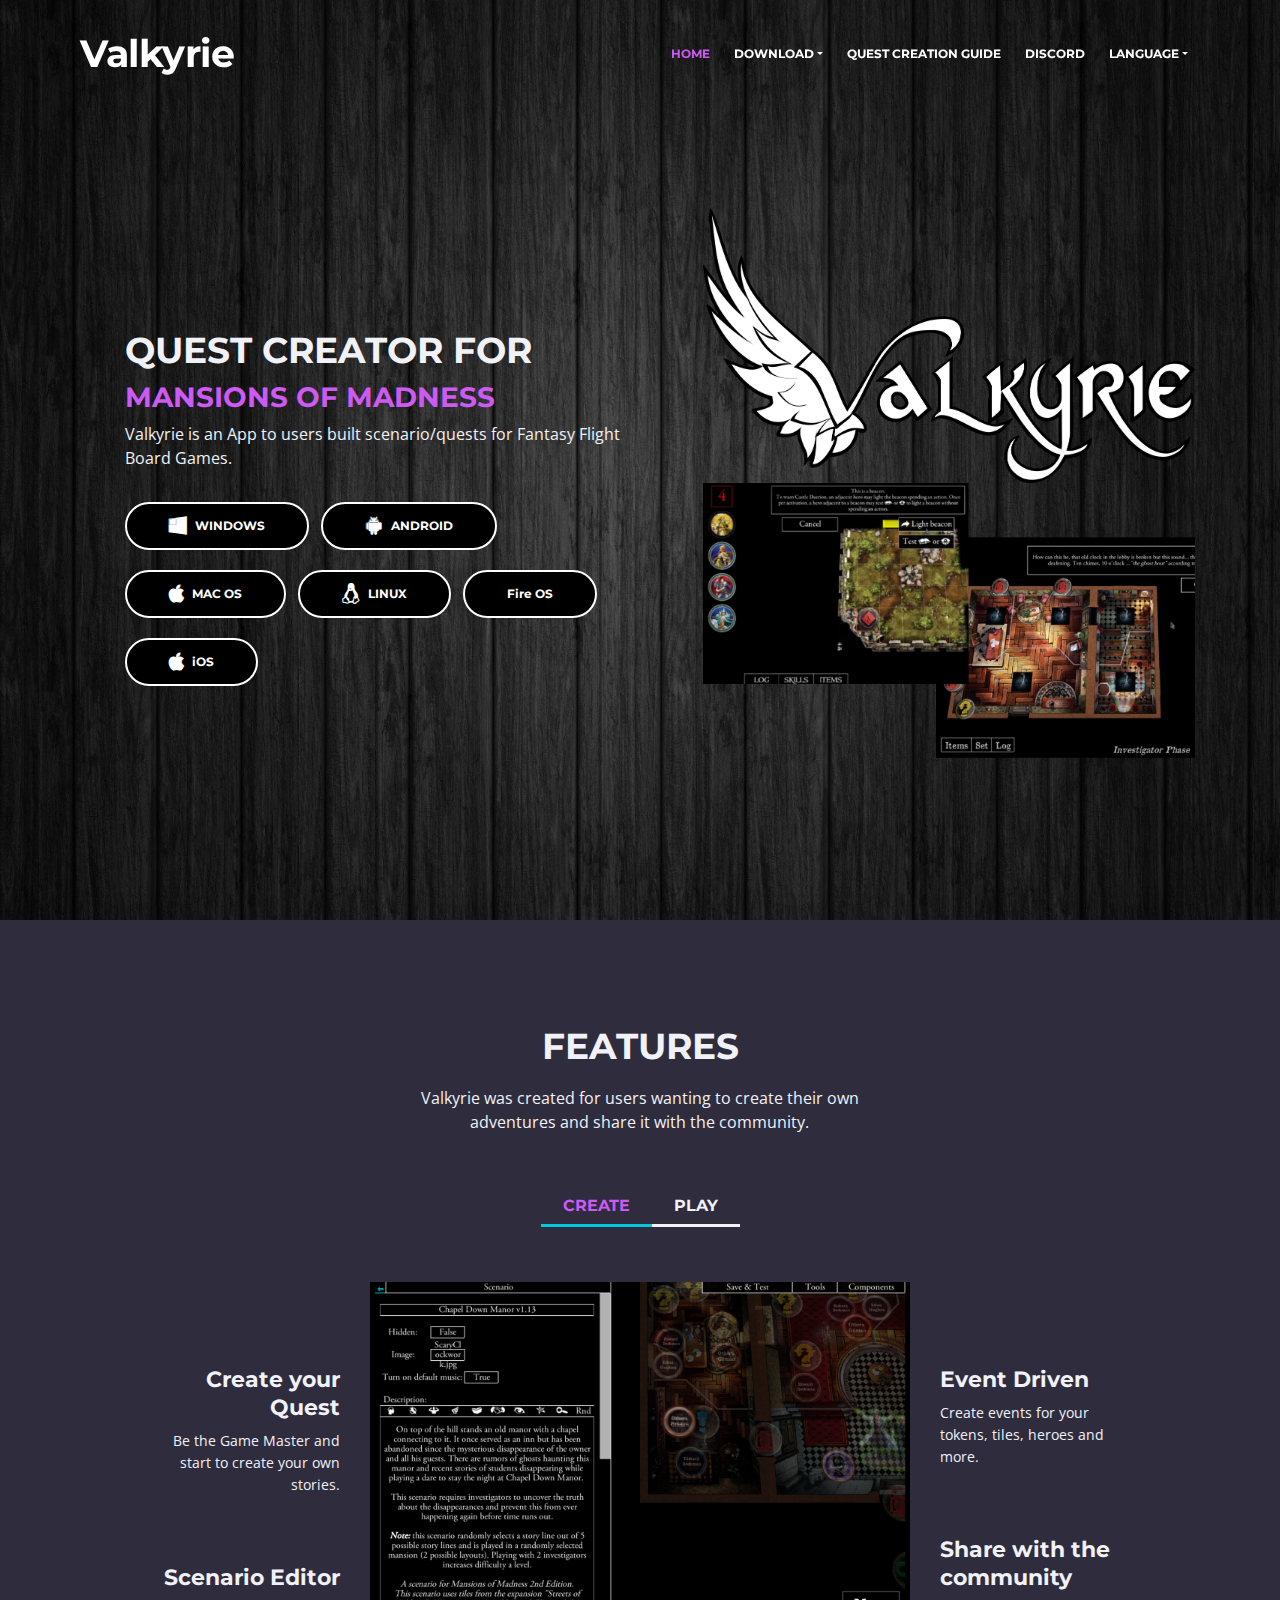
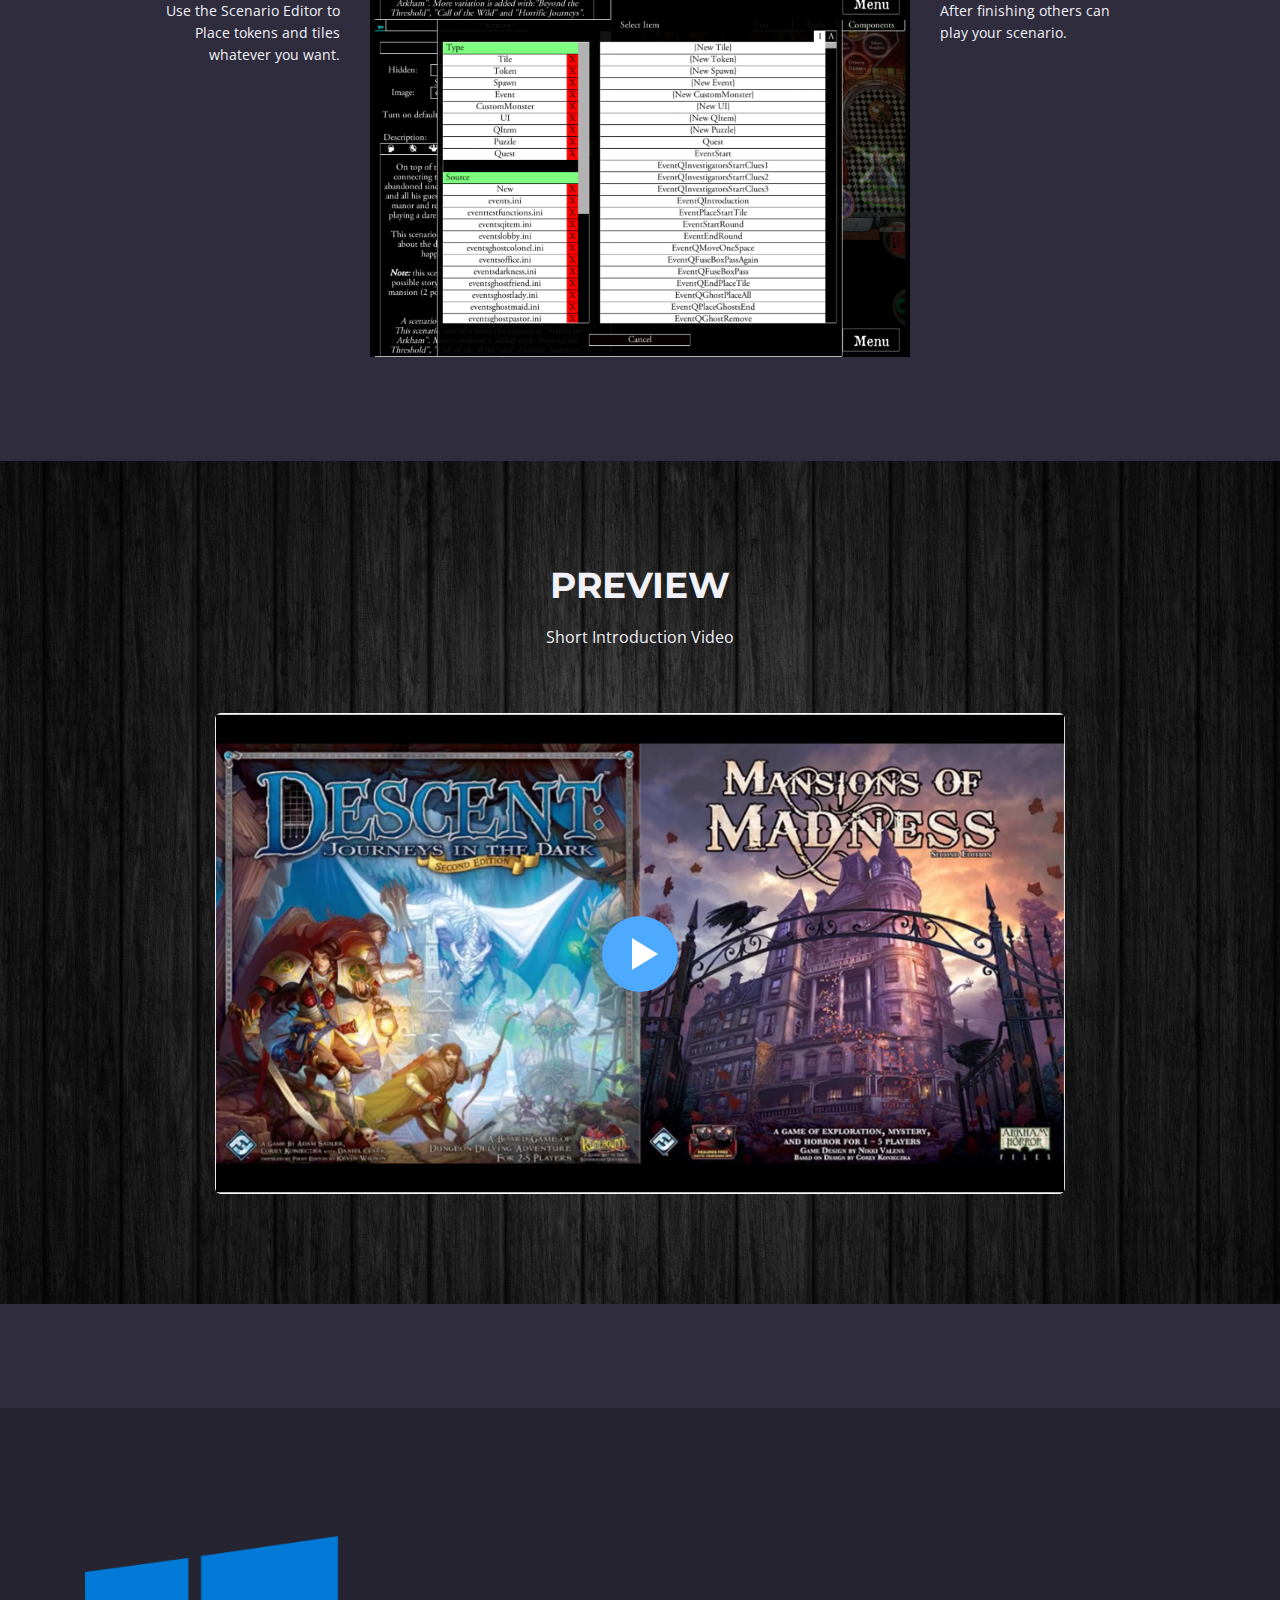
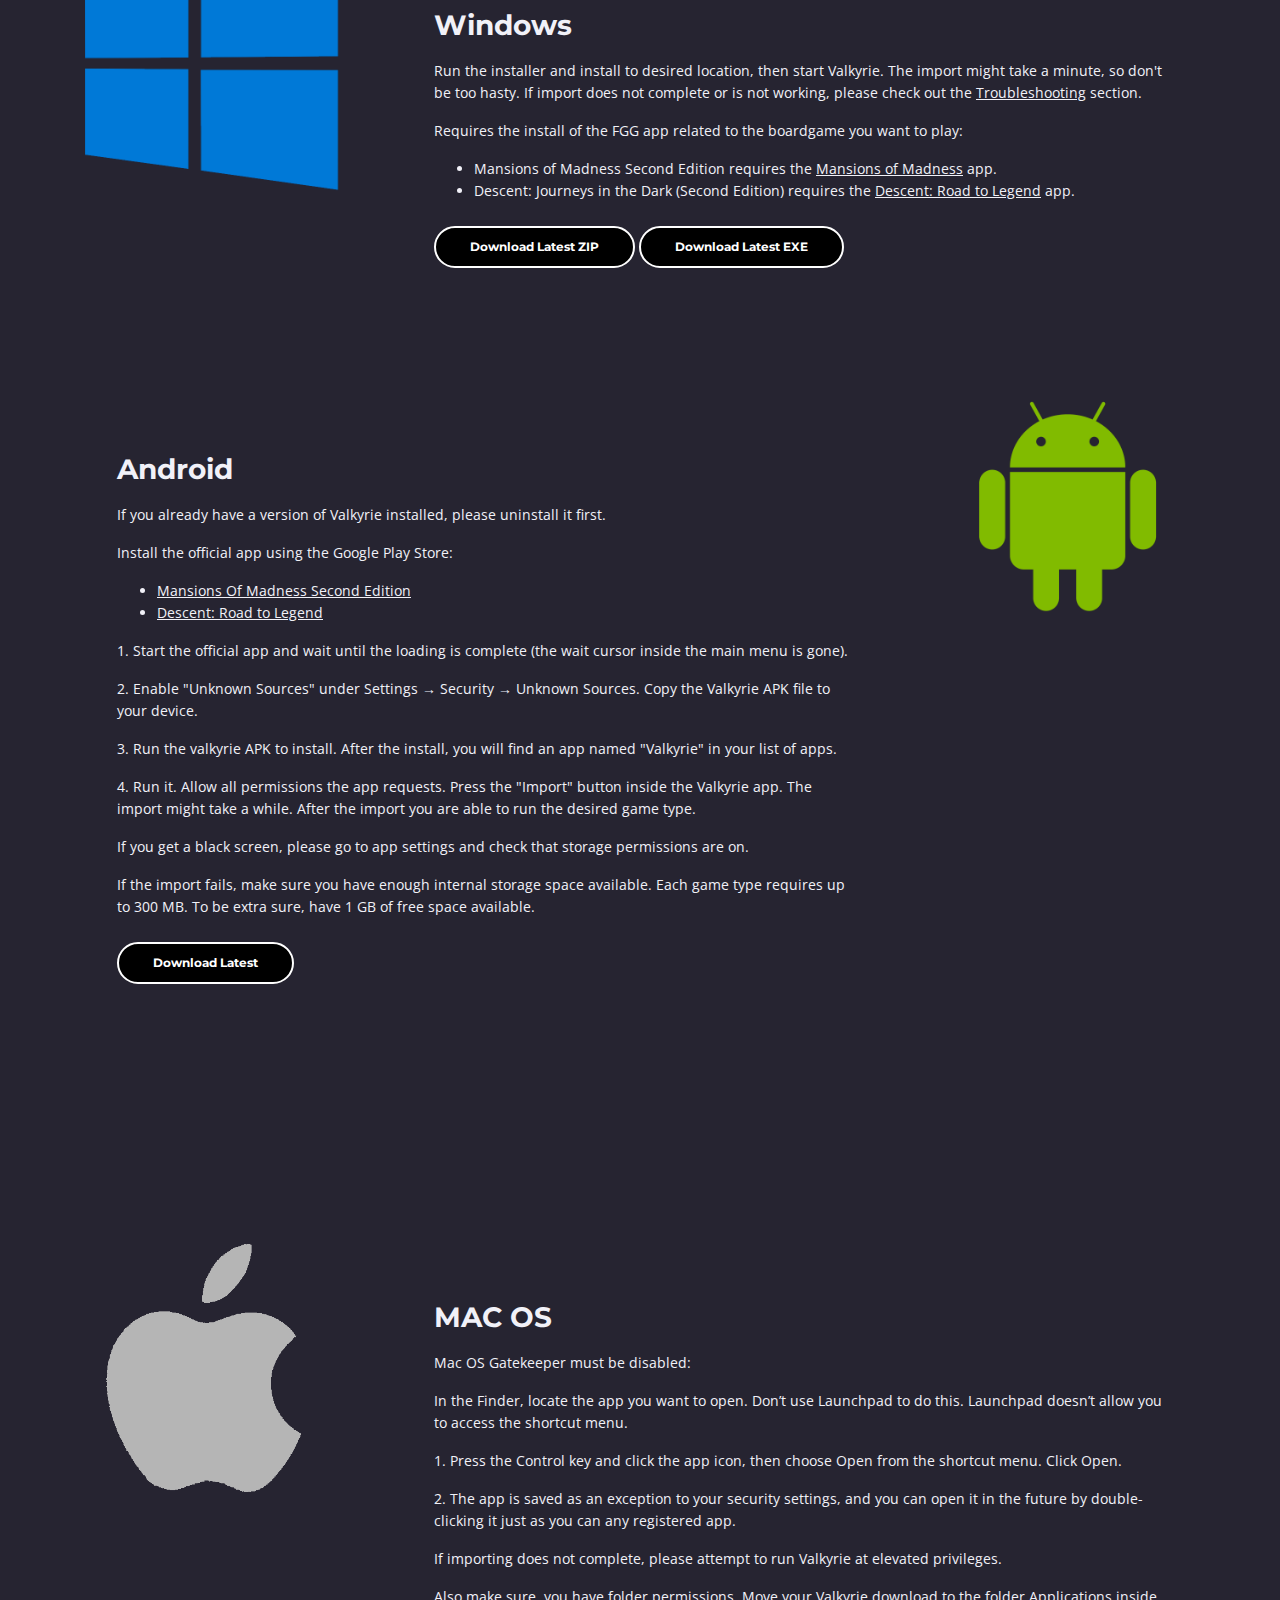
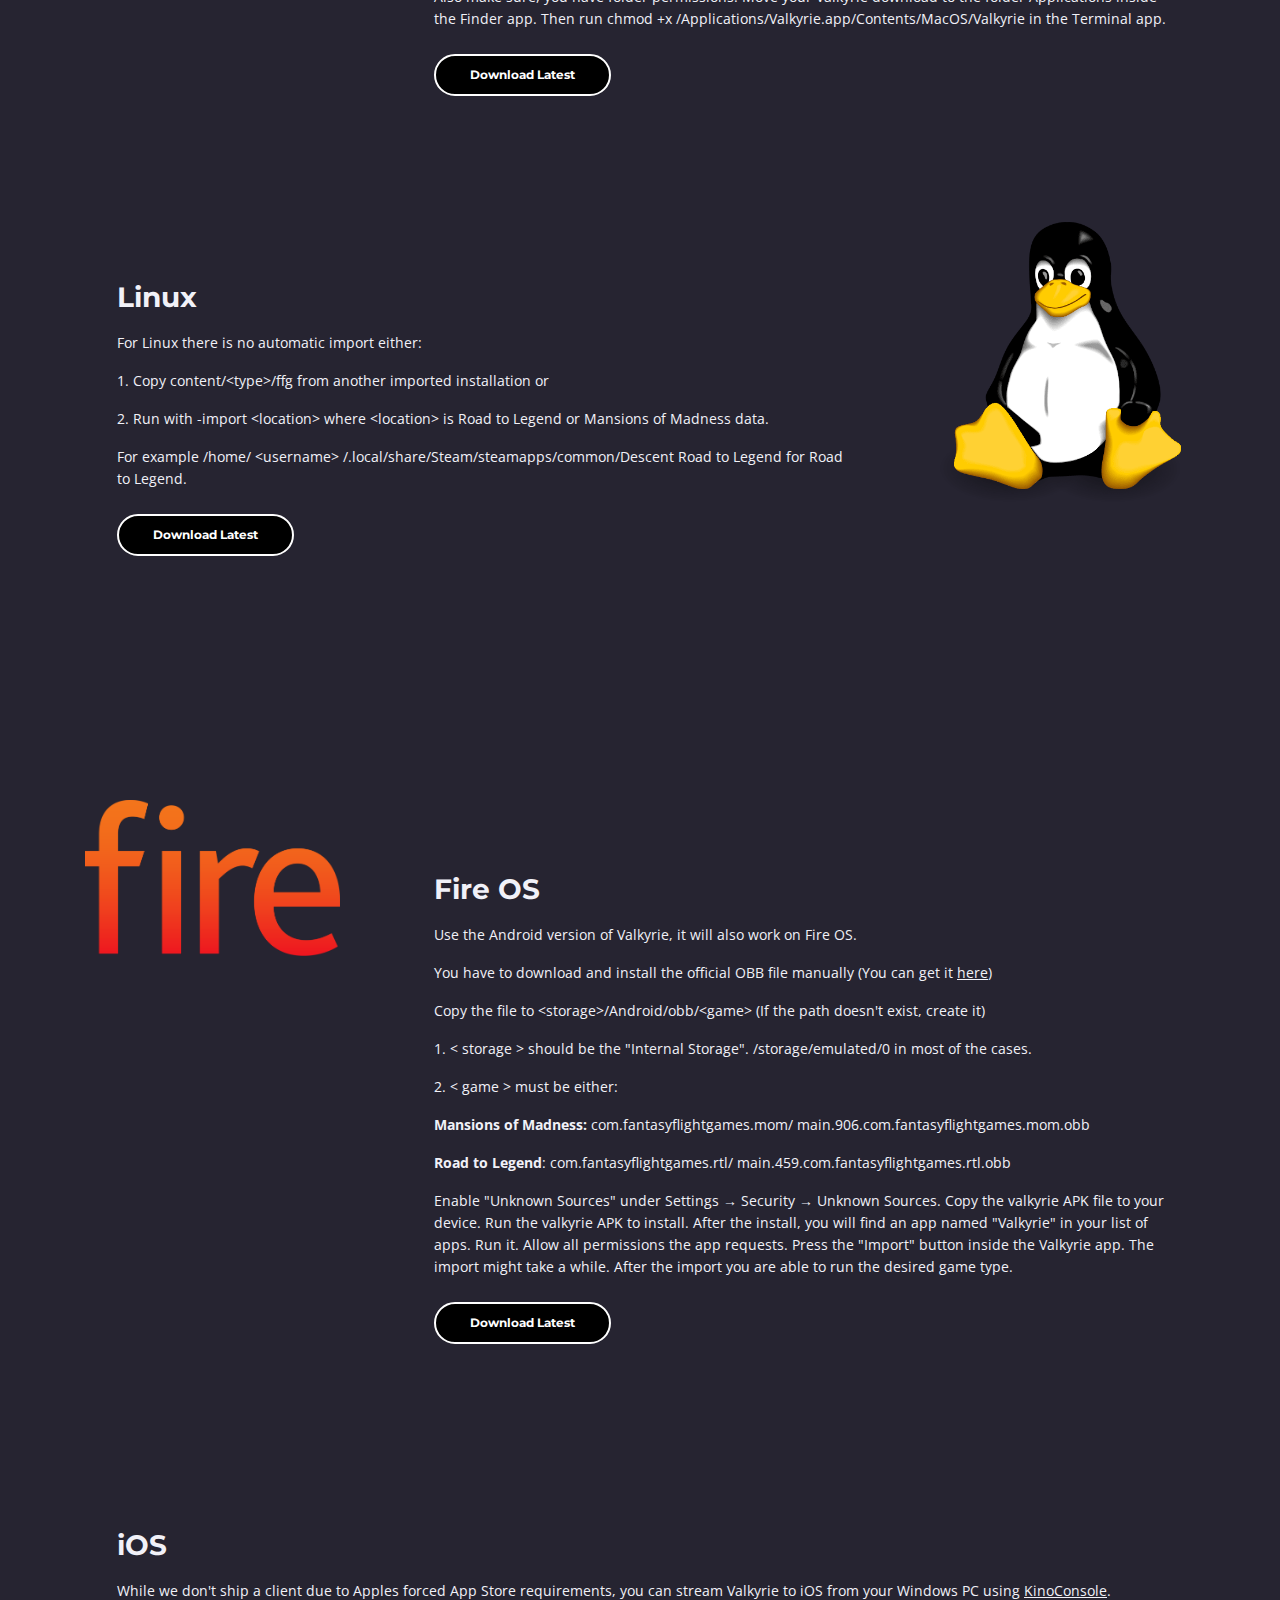
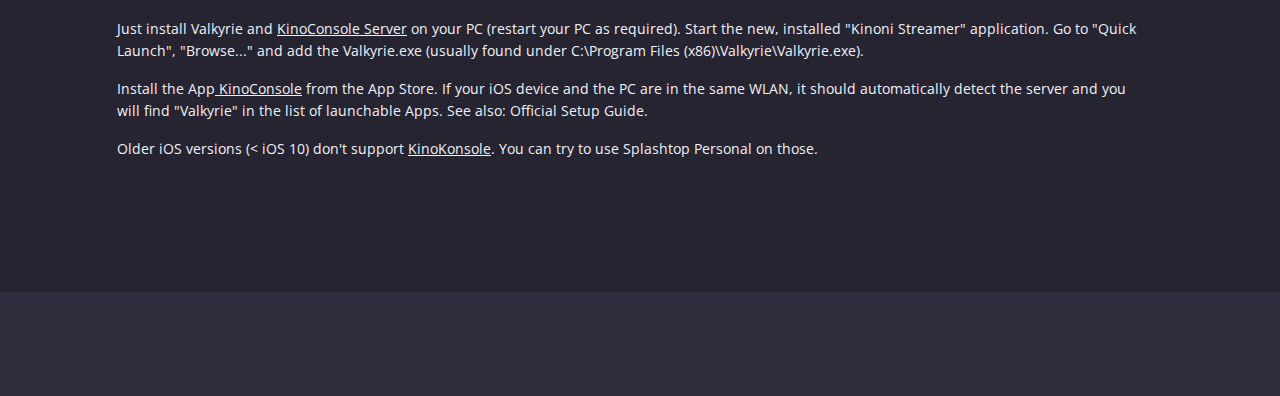
==== commit 63915ebd: "Fixing divs and adding more content" ====
--- a/index-es.html
+++ b/index-es.html
@@ -37,104 +37,106 @@
     
     <!-- Preloader -->
 	<div class="spinner-wrapper">
-        <div class="spinner">
-            <div class="bounce1"></div>
-            <div class="bounce2"></div>
-            <div class="bounce3"></div>
-        </div>
+    <div class="spinner">
+        <div class="bounce1"></div>
+        <div class="bounce2"></div>
+        <div class="bounce3"></div>
     </div>
-    <!-- end of preloader -->
+  </div>
+  <!-- end of preloader -->
     
 
     <!-- Navigation -->
     <nav class="navbar navbar-expand-md navbar-dark navbar-custom fixed-top">
-        <!-- Text Logo - Use this if you don't have a graphic logo -->
-        <a class="navbar-brand logo-text page-scroll" href="index.html">Valkyrie</a>
-
-        <!-- Image Logo -->
-        <!-- <a class="navbar-brand logo-image" href="index.html"><img src="web/images/banner.png" alt="alternative"></a>  -->
-        
-        <!-- Mobile Menu Toggle Button -->
-        <button class="navbar-toggler" type="button" data-toggle="collapse" data-target="#navbarsExampleDefault" aria-controls="navbarsExampleDefault" aria-expanded="false" aria-label="Toggle navigation">
-            <span class="navbar-toggler-awesome fas fa-bars"></span>
-            <span class="navbar-toggler-awesome fas fa-times"></span>
-        </button>
+      <!-- Text Logo - Use this if you don't have a graphic logo -->
+      <a class="navbar-brand logo-text page-scroll" href="index.html">Valkyrie</a>
+
+      <!-- Image Logo -->
+      <!-- <a class="navbar-brand logo-image" href="index.html"><img src="web/images/banner.png" alt="alternative"></a>  -->
+      
+      <!-- Mobile Menu Toggle Button -->
+      <button class="navbar-toggler" type="button" data-toggle="collapse" data-target="#navbarsExampleDefault" aria-controls="navbarsExampleDefault" aria-expanded="false" aria-label="Toggle navigation">
+          <span class="navbar-toggler-awesome fas fa-bars"></span>
+          <span class="navbar-toggler-awesome fas fa-times"></span>
+      </button>
         <!-- end of mobile menu toggle button -->
 
-        <div class="collapse navbar-collapse" id="navbarsExampleDefault">
-            <ul class="navbar-nav ml-auto">
-                <li class="nav-item">
-                    <a class="nav-link page-scroll" href="#header">HOME <span class="sr-only">(current)</span></a>
-                </li>
-                <!-- Dropdown Menu -->          
-                <li class="nav-item dropdown">
-                    <a class="nav-link dropdown-toggle page-scroll" href="#details" id="navbarDropdown" role="button" aria-haspopup="true" aria-expanded="false">DOWNLOAD</a>
-                    <div class="dropdown-menu" aria-labelledby="navbarDropdown">
-                        <a class="dropdown-item" href="#download-windows"><span class="item-text">WINDOWS</span></a>
-                        <div class="dropdown-items-divide-hr"></div>
-                        <a class="dropdown-item" href="#download-android"><span class="item-text">ANDROID</span></a>
-                        <div class="dropdown-items-divide-hr"></div>
-                        <a class="dropdown-item" href="#download-macos"><span class="item-text">MAC OS</span></a>
-                        <div class="dropdown-items-divide-hr"></div>
-                        <a class="dropdown-item" href="#download-linux"><span class="item-text">LINUX</span></a>
-                        <div class="dropdown-items-divide-hr"></div>
-                        <a class="dropdown-item" href="#download-fireos"><span class="item-text">Fire OS</span></a>
-                        <div class="dropdown-items-divide-hr"></div>
-                        <a class="dropdown-item" href="#download-ios"><span class="item-text">iOS</span></a>
-                    </div>
-                </li>
-                <!-- end of dropdown menu -->
-
-                <li class="nav-item">
-                    <a class="nav-link page-scroll" href="https://github.com/NPBruce/valkyrie/wiki/QuestGuide" target="_blank">QUEST CREATION GUIDE</a>
-                </li>
-
-                <li class="nav-item">
-                    <a class="nav-link page-scroll" href="https://discord.gg/yrVeSVt" target="_blank">DISCORD</a>
-                </li>
-                <li class="nav-item dropdown">
-                    <a class="nav-link dropdown-toggle page-scroll" href="#details" id="navbarDropdown" role="button" aria-haspopup="true" aria-expanded="false">LANGUAGE</a>
-                    <div class="dropdown-menu" aria-labelledby="navbarDropdown">
-                        <a class="dropdown-item" href="index.html"><span class="item-text">English</span></a>
-                        <div class="dropdown-items-divide-hr"></div>
-                        <a class="dropdown-item" href="index-es.html"><span class="item-text">Spanish</span></a>
-                        <div class="dropdown-items-divide-hr"></div>
-                        <a class="dropdown-item" href="index-fr.html"><span class="item-text">French</span></a>
-                        <div class="dropdown-items-divide-hr"></div>
-                        <a class="dropdown-item" href="index-pt.html"><span class="item-text">Portuguese</span></a>
-                        <div class="dropdown-items-divide-hr"></div>
-                        <a class="dropdown-item" href="#index-pl.html"><span class="item-text">Polish</span></a>
-                    </div>
-                </li>
-            </ul>
-        </div>
+      <div class="collapse navbar-collapse" id="navbarsExampleDefault">
+        <ul class="navbar-nav ml-auto">
+          <li class="nav-item">
+              <a class="nav-link page-scroll" href="#header">HOME <span class="sr-only">(current)</span></a>
+          </li>
+          <!-- Dropdown Menu -->          
+          <li class="nav-item dropdown">
+            <a class="nav-link dropdown-toggle page-scroll" href="#details" id="navbarDropdown" role="button" aria-haspopup="true" aria-expanded="false">DOWNLOAD</a>
+            <div class="dropdown-menu" aria-labelledby="navbarDropdown">
+                <a class="dropdown-item" href="#download-windows"><span class="item-text">WINDOWS</span></a>
+                <div class="dropdown-items-divide-hr"></div>
+                <a class="dropdown-item" href="#download-android"><span class="item-text">ANDROID</span></a>
+                <div class="dropdown-items-divide-hr"></div>
+                <a class="dropdown-item" href="#download-macos"><span class="item-text">MAC OS</span></a>
+                <div class="dropdown-items-divide-hr"></div>
+                <a class="dropdown-item" href="#download-linux"><span class="item-text">LINUX</span></a>
+                <div class="dropdown-items-divide-hr"></div>
+                <a class="dropdown-item" href="#download-fireos"><span class="item-text">Fire OS</span></a>
+                <div class="dropdown-items-divide-hr"></div>
+                <a class="dropdown-item" href="#download-ios"><span class="item-text">iOS</span></a>
+            </div>
+          </li>
+          <!-- end of dropdown menu -->
+
+          <li class="nav-item">
+            <a class="nav-link page-scroll" href="https://github.com/NPBruce/valkyrie/wiki/QuestGuide" target="_blank">QUEST CREATION GUIDE</a>
+          </li>
+
+          <li class="nav-item">
+              <a class="nav-link page-scroll" href="https://discord.gg/yrVeSVt" target="_blank">DISCORD</a>
+          </li>
+          <li class="nav-item dropdown">
+            <a class="nav-link dropdown-toggle page-scroll" href="#details" id="navbarDropdown" role="button" aria-haspopup="true" aria-expanded="false">LANGUAGE</a>
+            <div class="dropdown-menu" aria-labelledby="navbarDropdown">
+                <a class="dropdown-item" href="index.html"><span class="item-text">English</span></a>
+                <div class="dropdown-items-divide-hr"></div>
+                <a class="dropdown-item" href="index-es.html"><span class="item-text">Spanish</span></a>
+                <div class="dropdown-items-divide-hr"></div>
+                <a class="dropdown-item" href="index-it.html"><span class="item-text">Italian</span></a>
+                <div class="dropdown-items-divide-hr"></div>
+                <a class="dropdown-item" href="index-fr.html"><span class="item-text">French</span></a>
+                <div class="dropdown-items-divide-hr"></div>
+                <a class="dropdown-item" href="index-pt.html"><span class="item-text">Portuguese</span></a>
+                <div class="dropdown-items-divide-hr"></div>
+                <a class="dropdown-item" href="#index-pl.html"><span class="item-text">Polish</span></a>
+            </div>
+          </li>
+        </ul>
+      </div>
     </nav> <!-- end of navbar -->
-    <!-- end of navigation -->
+      <!-- end of navigation -->
 
     <!-- Header -->
     <header id="header" class="header">
       <div class="header-content">
         <div class="container">
           <div class="row">
-              <div class="col-lg-7">
-                <div class="text-container">
-                    <h2>QUEST CREATOR <br>FOR <span id="js-rotating">MANSIONS OF MADNESS, DESCENT</span></h2>
-                    <p class="p-large">Valkyrie is an App to users built scenario/quests for Fantasy Flight Board Games.</p>
-                    <a class="btn-solid-lg page-scroll" href="#download-windows"><i class="fab fa-windows"></i>WINDOWS</a>
-                    <a class="btn-solid-lg page-scroll" href="#download-android"><i class="fab fa-android"></i>ANDROID</a>
-                    <a class="btn-solid-lg page-scroll" href="#download-macos"><i class="fab fa-apple"></i>MAC OS</a>
-                    <a class="btn-solid-lg page-scroll" href="#download-linux"><i class="fab fa-linux"></i>LINUX</a>
-                    <a class="btn-solid-lg page-scroll" href="#download-fireos">Fire OS</a>
-                    <a class="btn-solid-lg page-scroll" href="#download-ios"><i class="fab fa-apple"></i>iOS</a>
-                </div>
-              </div> <!-- end of col -->
-              <div class="col-lg-5">
-                <div class="image-container">
-                  <img class="img-fluid" src="web/images/banner.png" alt="alternative">
-                </div>
-                <div class="image-container">
-                    <img class="img-fluid" src="web/images/screenshot.png" alt="alternative">
-                </div> <!-- end of image-container -->
+            <div class="col-lg-6">
+              <div class="text-container">
+                <h2>QUEST CREATOR FOR<br></h2> <h3><span id="js-rotating">MANSIONS OF MADNESS, DESCENT</span></h3>
+                <p class="p-large">Valkyrie is an App to users built scenario/quests for Fantasy Flight Board Games.</p>
+                <a class="btn-solid-lg page-scroll" href="#download-windows"><i class="fab fa-windows"></i>WINDOWS</a>
+                <a class="btn-solid-lg page-scroll" href="#download-android"><i class="fab fa-android"></i>ANDROID</a>
+                <a class="btn-solid-lg page-scroll" href="#download-macos"><i class="fab fa-apple"></i>MAC OS</a>
+                <a class="btn-solid-lg page-scroll" href="#download-linux"><i class="fab fa-linux"></i>LINUX</a>
+                <a class="btn-solid-lg page-scroll" href="#download-fireos">Fire OS</a>
+                <a class="btn-solid-lg page-scroll" href="#download-ios"><i class="fab fa-apple"></i>iOS</a>
+              </div>
+            </div> <!-- end of col -->
+            <div class="col-lg-6">
+              <div class="image-container">
+                <img class="img-fluid" src="web/images/banner.png" alt="alternative">
+              </div>
+              <div class="image-container">
+                  <img class="img-fluid" src="web/images/screenshot.png" alt="alternative">
+              </div> <!-- end of image-container -->
             </div> <!-- end of col -->
           </div> <!-- end of row -->
         </div> <!-- end of container -->
@@ -142,158 +144,319 @@
     </header> <!-- end of header -->
     <!-- end of header -->
 
-    <!-- Details 1 -->
-    <div id=download>
-      <div id="download-windows" class="basic-2">
-          <div class="container">
-              <div class="row">
+          <!-- Features -->
+    <div id="features" class="tabs">
+      <div class="container">
+        <div class="row">
+          <div class="col-lg-12">
+            <h2>FEATURES</h2>
+            <div class="p-heading p-large">Valkyrie was created for users wanting to create their own adventures and share it with the community.</div>
+          </div> <!-- end of col -->
+        </div> <!-- end of row -->
+        <div class="row">
+          <!-- Tabs Links -->
+          <ul class="nav nav-tabs" id="lenoTabs" role="tablist">
+            <li class="nav-item">
+              <a class="nav-link active" id="nav-tab-1" data-toggle="tab" href="#tab-1" role="tab" aria-controls="tab-1" aria-selected="true">CREATE</a>
+            </li>
+            <li class="nav-item">
+              <a class="nav-link" id="nav-tab-2" data-toggle="tab" href="#tab-2" role="tab" aria-controls="tab-2" aria-selected="false">PLAY</a>
+            </li>
+          </ul>
+          <!-- end of tabs links -->
+
+          <!-- Tabs Content-->
+          <div class="tab-content" id="lenoTabsContent">
+              
+            <!-- Tab -->
+            <div class="tab-pane fade show active" id="tab-1" role="tabpanel" aria-labelledby="tab-1">
+              <div class="container">
+                <div class="row">
+                  <!-- Icon Cards Pane -->
                   <div class="col-lg-3">
-                      <img class="img-fluid" src="web/images/windows-logo.png" alt="alternative">
-                  </div> <!-- end of col -->
-                  <div class="col-lg-9">
-                      <div class="text-container">
-                          <h3>Windows</h3>
-                          <p>Run the installer and install to desired location, then start Valkyrie. The import might take a minute, so don't be too hasty. If import does not complete or is not working, please check out the <a href="https://github.com/NPBruce/valkyrie/wiki/Troubleshooting" target="_blank">Troubleshooting</a> section.</p>
-                          <p>Requires the install of the FGG app related to the boardgame you want to play:
-                          <ul>
-                            <li>Mansions of Madness Second Edition requires the <a href="http://store.steampowered.com/app/478980/" target="_blank">Mansions of Madness</a> app.</li>
-                            <li>Descent: Journeys in the Dark (Second Edition) requires the <a href="http://store.steampowered.com/app/477200/" target="_blank">Descent: Road to Legend</a> app.</li>
-                          </ul>
-                          <a class="btn-solid-reg popup-with-move-anim" href="https://github.com/NPBruce/valkyrie/releases/download/release%2F2.4%2Fv2.4.09/valkyrie-windows-2.4.09.zip">Download Latest ZIP</a>
-                          <a class="btn-solid-reg popup-with-move-anim" href="https://github.com/NPBruce/valkyrie/releases/download/release%2F2.4%2Fv2.4.09/valkyrie-windows-2.4.09.exe">Download Latest EXE</a>
-                      </div> <!-- end of text-container -->
-                  </div> <!-- end of col -->
-              </div> <!-- end of row -->
-          </div> <!-- end of container -->
-      </div> <!-- end of basic-2 -->
-      <!-- end of details 1 -->
-
-      <!-- Details 2 -->
-      <div id="download-android" class="basic-3">
+                    <div class="card left-pane first">
+                      <div class="card-body">
+                          <div class="text-wrapper">
+                              <h4 class="card-title">Create your Quest</h4>
+                              <p>Be the Game Master and start to create your own stories.</p>
+                          </div>
+                      </div>
+                    </div>
+                    <div class="card left-pane">
+                      <div class="card-body">
+                        <div class="text-wrapper">
+                            <h4 class="card-title">Scenario Editor</h4>
+                            <p>Use the Scenario Editor to Place tokens and tiles whatever you want.</p>
+                        </div>
+                      </div>
+                    </div>
+                  </div>
+                  <!-- end of icon cards pane -->
+
+                  <!-- Image Pane -->
+                  <div class="col-lg-6">
+                      <img class="img-fluid" src="web/images/editor.png" alt="alternative">
+                      <img class="img-fluid" src="web/images/editor2.png" alt="alternative">
+                  </div>
+                  <!-- end of image pane -->
+                        
+                  <!-- Icon Cards Pane -->
+                  <div class="col-lg-3">
+                    <div class="card right-pane first">
+                      <div class="card-body">
+                        <div class="text-wrapper">
+                            <h4 class="card-title">Event Driven</h4>
+                            <p>Create events for your tokens, tiles, heroes and more.</p>
+                        </div>
+                      </div>
+                    </div>
+                    <div class="card right-pane">
+                      <div class="card-body">
+                        <div class="text-wrapper">
+                          <h4 class="card-title">Share with the community</h4>
+                          <p>After finishing others can play your scenario.</p>
+                        </div>
+                      </div>
+                    </div>
+                  </div>
+                  <!-- end of icon cards pane -->
+                </div> <!-- end of row -->
+              </div> <!-- end of container -->
+            </div> <!-- end of tab-pane -->
+            <!-- end of tab -->
+
+            <!-- Tab -->
+            <div class="tab-pane fade" id="tab-2" role="tabpanel" aria-labelledby="tab-2">
+              <div class="container">
+                <div class="row">
+
+                  <!-- Image Pane -->
+                  <div class="col-md-6">
+                    <img class="img-fluid" src="web/images/select-scenario.png" alt="alternative">
+                    <img class="img-fluid" src="web/images/select-scenario2.png" alt="alternative">
+                  </div>
+                  <!-- end of image pane -->
+                  
+                  <!-- Text And Icon Cards Area -->
+                  <div class="col-md-6">
+                    <div class="text-area">
+                      <h3>Test Your Scenario</h3>
+                      <p>After finishing your scenario you can play it or play the quests from other creators</p>
+                    </div> <!-- end of text-area -->
+                    
+                    <div class="icon-cards-area">
+                      <div class="card">
+                        <div class="card-body">
+                          <h4 class="card-title">Language Selection</h4>
+                          <p>Scenarios can be available in many languages, the community is able to localize the content</p>
+                        </div>
+                      </div>
+                      <div class="card">
+                        <div class="card-body">
+                          <h4 class="card-title">Leave a Feedback</h4>
+                          <p>Players are invited to review the scenario at the end of the story, creating a feedback loop with the content creator</p>
+                        </div>
+                      </div>
+                    </div> <!-- end of icon cards area -->
+                  </div> <!-- end of col-md-8 -->
+                  <!-- end of text and icon cards area -->
+                </div> <!-- end of row -->
+              </div> <!-- end of container -->
+            </div> <!-- end of tab-pane -->
+            <!-- end of tab -->
+          </div> <!-- end of tab-content -->
+          <!-- end of tabs content -->
+        </div> <!-- end of row --> 
+      </div> <!-- end of container --> 
+    </div> <!-- end of tabs -->
+    <!-- end of features -->
+
+        <!-- Video -->
+    <div id="preview" class="basic-1">
         <div class="container">
             <div class="row">
-                <div class="col-lg-9">
-                    <div class="text-container">
-                        <h3>Android</h3>
-                        <p>If you already have a version of Valkyrie installed, please uninstall it first.</p>
-                        <p>Install the official app using the Google Play Store:</p>
-                        <ul>
-                          <li><a href="https://play.google.com/store/apps/details?id=com.fantasyflightgames.mom" target="_blank">Mansions Of Madness Second Edition</a></li>
-                          <li><a href="https://play.google.com/store/apps/details?id=com.fantasyflightgames.rtl" target="_blank">Descent: Road to Legend</a></li>
-                        </ul>
-                        <p>1. Start the official app and wait until the loading is complete (the wait cursor inside the main menu is gone).</p> 
-                        <p>2. Enable "Unknown Sources" under Settings → Security → Unknown Sources. Copy the Valkyrie APK file to your device.</p>
-                        <p>3. Run the valkyrie APK to install. After the install, you will find an app named "Valkyrie" in your list of apps. </p>
-                        <p>4. Run it. Allow all permissions the app requests. Press the "Import" button inside the Valkyrie app. The import might take a while. After the import you are able to run the desired game type.</p>
-
-                        <p>If you get a black screen, please go to app settings and check that storage permissions are on.</p>
-
-                        <p>If the import fails, make sure you have enough internal storage space available. Each game type requires up to 300 MB. To be extra sure, have 1 GB of free space available.</p>
-                        <a class="btn-solid-reg popup-with-move-anim" href="https://github.com/NPBruce/valkyrie/releases/download/release%2F2.4%2Fv2.4.09/Valkyrie-android-2.4.09.apk">Download Latest</a>
-                    </div> <!-- end of text-container -->
-                </div> <!-- end of col -->
-                <div class="col-lg-3">
-                    <img class="img-fluid" src="web/images/android-logo.png" alt="alternative">
+                <div class="col-lg-12">
+                    <h2>PREVIEW</h2>
+                    <div class="p-heading p-large">Short Introduction Video</div>
                 </div> <!-- end of col -->
             </div> <!-- end of row -->
+            <div class="row">
+                <div class="col-lg-12">
+
+                    <!-- Video Preview -->
+                    <div class="image-container">
+                        <div class="video-wrapper">
+                            <a class="popup-youtube" href="https://www.youtube.com/watch?v=NGMZqCx6YoA" data-effect="fadeIn">
+                                <img class="img-fluid" src="web/images/thumb.png" alt="alternative">
+                                <span class="video-play-button">
+                                    <span></span>
+                                </span>
+                            </a>
+                        </div> <!-- end of video-wrapper -->
+                    </div> <!-- end of image-container -->
+                    <!-- end of video preview -->
+
+                </div> <!-- end of col -->
+            </div> <!-- end of row -->
+        </div> <!-- end of container -->
+    </div> <!-- end of basic-1 -->
+    <!-- end of video -->
+
+    <!-- Download -->
+    <div id=download class="tabs">
+
+      <!-- Windows -->
+      <div id="download-windows" class="basic-2">
+        <div class="container">
+          <div class="row">
+            <div class="col-lg-3">
+                <img class="img-fluid" src="web/images/windows-logo.png" alt="alternative">
+            </div> <!-- end of col -->
+            <div class="col-lg-9">
+              <div class="text-container">
+                <h3>Windows</h3>
+                <p>Run the installer and install to desired location, then start Valkyrie. The import might take a minute, so don't be too hasty. If import does not complete or is not working, please check out the <a href="https://github.com/NPBruce/valkyrie/wiki/Troubleshooting" target="_blank">Troubleshooting</a> section.</p>
+                <p>Requires the install of the FGG app related to the boardgame you want to play:</p>
+                  <ul>
+                    <li>Mansions of Madness Second Edition requires the <a href="http://store.steampowered.com/app/478980/" target="_blank">Mansions of Madness</a> app.</li>
+                    <li>Descent: Journeys in the Dark (Second Edition) requires the <a href="http://store.steampowered.com/app/477200/" target="_blank">Descent: Road to Legend</a> app.</li>
+                  </ul>
+                  <a class="btn-solid-reg popup-with-move-anim" href="https://github.com/NPBruce/valkyrie/releases/download/release%2F2.4%2Fv2.4.09/valkyrie-windows-2.4.09.zip">Download Latest ZIP</a>
+                  <a class="btn-solid-reg popup-with-move-anim" href="https://github.com/NPBruce/valkyrie/releases/download/release%2F2.4%2Fv2.4.09/valkyrie-windows-2.4.09.exe">Download Latest EXE</a>
+              </div> <!-- end of text-container -->
+            </div> <!-- end of col -->
+          </div> <!-- end of row -->
+        </div> <!-- end of container -->
+      </div> <!-- end of basic-2 -->
+        <!-- end of details 1 -->
+
+      <!-- Android -->
+      <div id="download-android" class="basic-3">
+        <div class="container">
+          <div class="row">
+            <div class="col-lg-9">
+              <div class="text-container">
+                <h3>Android</h3>
+                <p>If you already have a version of Valkyrie installed, please uninstall it first.</p>
+                <p>Install the official app using the Google Play Store:</p>
+                <ul>
+                  <li><a href="https://play.google.com/store/apps/details?id=com.fantasyflightgames.mom" target="_blank">Mansions Of Madness Second Edition</a></li>
+                  <li><a href="https://play.google.com/store/apps/details?id=com.fantasyflightgames.rtl" target="_blank">Descent: Road to Legend</a></li>
+                </ul>
+                <p>1. Start the official app and wait until the loading is complete (the wait cursor inside the main menu is gone).</p> 
+                <p>2. Enable "Unknown Sources" under Settings → Security → Unknown Sources. Copy the Valkyrie APK file to your device.</p>
+                <p>3. Run the valkyrie APK to install. After the install, you will find an app named "Valkyrie" in your list of apps. </p>
+                <p>4. Run it. Allow all permissions the app requests. Press the "Import" button inside the Valkyrie app. The import might take a while. After the import you are able to run the desired game type.</p>
+
+                <p>If you get a black screen, please go to app settings and check that storage permissions are on.</p>
+
+                <p>If the import fails, make sure you have enough internal storage space available. Each game type requires up to 300 MB. To be extra sure, have 1 GB of free space available.</p>
+                <a class="btn-solid-reg popup-with-move-anim" href="https://github.com/NPBruce/valkyrie/releases/download/release%2F2.4%2Fv2.4.09/Valkyrie-android-2.4.09.apk">Download Latest</a>
+              </div> <!-- end of text-container -->
+            </div> <!-- end of col -->
+            <div class="col-lg-3">
+                <img class="img-fluid" src="web/images/android-logo.png" alt="alternative">
+            </div> <!-- end of col -->
+          </div> <!-- end of row -->
         </div> <!-- end of container -->
       </div> <!-- end of basic-3 -->    
       <!-- end of details 2 -->
 
+      <!-- Mac OS -->
       <div id="download-macos" class="basic-2">
         <div class="container">
-            <div class="row">
-                <div class="col-lg-3">
-                    <img class="img-fluid" src="web/images/apple-logo.png" alt="alternative">
-                </div> <!-- end of col -->
-                <div class="col-lg-9">
-                    <div class="text-container">
-                        <h3>MAC OS</h3>
-                        <p>Mac OS Gatekeeper must be disabled:</p>
-                        <p>In the Finder, locate the app you want to open. Don’t use Launchpad to do this. Launchpad doesn’t allow you to access the shortcut menu.</p>
-                        <p>1. Press the Control key and click the app icon, then choose Open from the shortcut menu.
-                        Click Open.</p>
-                        <p>2. The app is saved as an exception to your security settings, and you can open it in the future by double-clicking it just as you can any registered app.</p>
-                        <p>If importing does not complete, please attempt to run Valkyrie at elevated privileges.</p>
-                        <p>Also make sure, you have folder permissions. Move your Valkyrie download to the folder Applications inside the Finder app. Then run chmod +x /Applications/Valkyrie.app/Contents/MacOS/Valkyrie in the Terminal app.</p>
-                        <a class="btn-solid-reg popup-with-move-anim" href="https://github.com/NPBruce/valkyrie/releases/download/release%2F2.4%2Fv2.4.09/valkyrie-macos-2.4.09.zip">Download Latest</a>
-                    </div> <!-- end of text-container -->
-                </div> <!-- end of col -->
-            </div> <!-- end of row -->
+          <div class="row">
+            <div class="col-lg-3">
+                <img class="img-fluid" src="web/images/apple-logo.png" alt="alternative">
+            </div> <!-- end of col -->
+            <div class="col-lg-9">
+              <div class="text-container">
+                  <h3>MAC OS</h3>
+                  <p>Mac OS Gatekeeper must be disabled:</p>
+                  <p>In the Finder, locate the app you want to open. Don’t use Launchpad to do this. Launchpad doesn’t allow you to access the shortcut menu.</p>
+                  <p>1. Press the Control key and click the app icon, then choose Open from the shortcut menu.
+                  Click Open.</p>
+                  <p>2. The app is saved as an exception to your security settings, and you can open it in the future by double-clicking it just as you can any registered app.</p>
+                  <p>If importing does not complete, please attempt to run Valkyrie at elevated privileges.</p>
+                  <p>Also make sure, you have folder permissions. Move your Valkyrie download to the folder Applications inside the Finder app. Then run chmod +x /Applications/Valkyrie.app/Contents/MacOS/Valkyrie in the Terminal app.</p>
+                  <a class="btn-solid-reg popup-with-move-anim" href="https://github.com/NPBruce/valkyrie/releases/download/release%2F2.4%2Fv2.4.09/valkyrie-macos-2.4.09.zip">Download Latest</a>
+              </div> <!-- end of text-container -->
+            </div> <!-- end of col -->
+          </div> <!-- end of row -->
         </div> <!-- end of container -->
       </div> <!-- end of basic-2 -->
-    </div>
-
-      <!-- Details 2 -->
+
+
+      <!-- Linux -->
       <div id="download-linux" class="basic-3">
         <div class="container">
-            <div class="row">
-                <div class="col-lg-9">
-                    <div class="text-container">
-                        <h3>Linux</h3>
-                        <p>For Linux there is no automatic import either:</p>
-                        <p>1. Copy content/&lt;type&gt;/ffg from another imported installation or</p>
-                        <p>2. Run with -import &lt;location&gt; where &lt;location&gt; is Road to Legend or Mansions of Madness data. For example /home/&lt;username&gt;/.local/share/Steam/steamapps/common/Descent Road to Legend for Road to Legend.</p>
-                        <a class="btn-solid-reg popup-with-move-anim" href="https://github.com/NPBruce/valkyrie/releases/download/release%2F2.4%2Fv2.4.09/valkyrie-linux-2.4.09.tar.gz">Download Latest</a>
-                    </div> <!-- end of text-container -->
-                </div> <!-- end of col -->
-                <div class="col-lg-3">
-                    <img class="img-fluid" src="web/images/linux-logo.png" alt="alternative">
-                </div> <!-- end of col -->
-            </div> <!-- end of row -->
+          <div class="row">
+            <div class="col-lg-9">
+              <div class="text-container">
+                <h3>Linux</h3>
+                <p>For Linux there is no automatic import either:</p>
+                <p>1. Copy content/&lt;type&gt;/ffg from another imported installation or</p>
+                <p>2. Run with -import &lt;location&gt; where &lt;location&gt; is Road to Legend or Mansions of Madness data.</p> 
+                <p>For example /home/ &lt;username&gt; /.local/share/Steam/steamapps/common/Descent Road to Legend for Road to Legend.</p>
+                <a class="btn-solid-reg popup-with-move-anim" href="https://github.com/NPBruce/valkyrie/releases/download/release%2F2.4%2Fv2.4.09/valkyrie-linux-2.4.09.tar.gz">Download Latest</a>
+              </div> <!-- end of text-container -->
+            </div> <!-- end of col -->
+            <div class="col-lg-3">
+                <img class="img-fluid" src="web/images/linux-logo.png" alt="alternative">
+            </div> <!-- end of col -->
+          </div> <!-- end of row -->
         </div> <!-- end of container -->
       </div> <!-- end of basic-3 -->    
       <!-- end of details 2 -->
 
+      <!-- FireOS -->
       <div id="download-fireos" class="basic-2">
-          <div class="container">
-              <div class="row">
-                  <div class="col-lg-3">
-                      <img class="img-fluid" src="web/images/fire-logo.png" alt="alternative">
-                  </div> <!-- end of col -->
-                  <div class="col-lg-9">
-                    <div class="text-container">
-                        <h3>Fire OS</h3>
-                        <p>Use the Android version of Valkyrie, it will also work on Fire OS.</p>
-                        <p>You have to download and install the official OBB file manually (You can get it <a href="https://apkplz.net" target="_blank">here</a>)</p>
-                        <p>Copy the file to &lt;storage&gt;/Android/obb/&lt;game&gt; (If the path doesn't exist, create it)</p>
-
-                        <ul>
-                          <li>&lt;storage&gt; should be the "Internal Storage". /storage/emulated/0 in most of the cases. </li>
-                          <li>&lt;game&gt; must be either
-                            <ul>
-                              <li><b>Mansions of Madness</b>: com.fantasyflightgames.mom/main.906.com.fantasyflightgames.mom.obb</li>
-                              <li><b>Road to Legend</b>: com.fantasyflightgames.rtl/main.459.com.fantasyflightgames.rtl.obb</li>
-                            </ul>
-                        </ul>
-                        <p>Enable "Unknown Sources" under Settings → Security → Unknown Sources. Copy the valkyrie APK file to your device. Run the valkyrie APK to install. After the install, you will find an app named "Valkyrie" in your list of apps. Run it. Allow all permissions the app requests. Press the "Import" button inside the Valkyrie app. The import might take a while. After the import you are able to run the desired game type.</p>
-
-                        <a class="btn-solid-reg popup-with-move-anim" href="https://github.com/NPBruce/valkyrie/releases/download/release%2F2.4%2Fv2.4.09/Valkyrie-android-2.4.09.apk">Download Latest</a>
-                      </div> <!-- end of text-container -->
-                  </div> <!-- end of col -->
-              </div> <!-- end of row -->
-          </div> <!-- end of container -->
+        <div class="container">
+          <div class="row">
+            <div class="col-lg-3">
+                <img class="img-fluid" src="web/images/fire-logo.png" alt="alternative">
+            </div> <!-- end of col -->
+            <div class="col-lg-9">
+              <div class="text-container">
+                <h3>Fire OS</h3>
+                <p>Use the Android version of Valkyrie, it will also work on Fire OS.</p>
+                <p>You have to download and install the official OBB file manually (You can get it <a href="https://apkplz.net" target="_blank">here</a>)</p>
+                <p>Copy the file to &lt;storage&gt;/Android/obb/&lt;game&gt; (If the path doesn't exist, create it)</p>
+                <p>1. &lt; storage &gt; should be the &quot;Internal Storage&quot;. /storage/emulated/0 in most of the cases.</p>
+                <p>2. &lt; game &gt; must be either:</p>
+                <p><b>Mansions of Madness:</b> com.fantasyflightgames.mom/ main.906.com.fantasyflightgames.mom.obb</p>
+                <p><b>Road to Legend</b>: com.fantasyflightgames.rtl/ main.459.com.fantasyflightgames.rtl.obb</p>
+
+                <p>Enable "Unknown Sources" under Settings → Security → Unknown Sources. Copy the valkyrie APK file to your device. Run the valkyrie APK to install. After the install, you will find an app named "Valkyrie" in your list of apps. Run it. Allow all permissions the app requests. Press the "Import" button inside the Valkyrie app. The import might take a while. After the import you are able to run the desired game type.</p>
+
+                <a class="btn-solid-reg popup-with-move-anim" href="https://github.com/NPBruce/valkyrie/releases/download/release%2F2.4%2Fv2.4.09/Valkyrie-android-2.4.09.apk">Download Latest</a>
+              </div> <!-- end of text-container -->
+            </div> <!-- end of col -->
+          </div> <!-- end of row -->
+        </div> <!-- end of container -->
       </div> <!-- end of basic-2 -->
 
-            <!-- Details 2 -->
+      <!-- iOS -->
       <div id="download-ios" class="basic-3">
         <div class="container">
-            <div class="row">
-                <div class="col-lg-12">
-                    <div class="text-container">
-                        <h3>iOS</h3>
-                        <p>While we don't ship a client due to Apples forced App Store requirements, you can stream Valkyrie to iOS from your Windows PC using <a href="http://kinoconsole.kinoni.com/" target="_blank">KinoConsole</a>.</p> 
-                        <p>Just install Valkyrie and <a href="http://kinoconsole.kinoni.com/#server" target="_blank">KinoConsole Server</a> on your PC (restart your PC as required). Start the new, installed "Kinoni Streamer" application. Go to "Quick Launch", "Browse..." and add the Valkyrie.exe (usually found under C:\Program Files (x86)\Valkyrie\Valkyrie.exe).</p> 
-                        <p>Install the App<a href="https://itunes.apple.com/app/kinoconsole-stream-pc-games/id965075144" target="_blank"> KinoConsole</a> from the App Store. If your iOS device and the PC are in the same WLAN, it should automatically detect the server and you will find "Valkyrie" in the list of launchable Apps. See also: Official Setup Guide.</p>
-                        <p>Older iOS versions (< iOS 10) don't support <a href="http://kinoconsole.kinoni.com/" target="_blank">KinoKonsole</a>. You can try to use Splashtop Personal on those.</p>
-
-                    </div> <!-- end of text-container -->
-                </div> <!-- end of col -->
-            </div> <!-- end of row -->
+          <div class="row">
+            <div class="col-lg-12">
+              <div class="text-container">
+                <h3>iOS</h3>
+                <p>While we don't ship a client due to Apples forced App Store requirements, you can stream Valkyrie to iOS from your Windows PC using <a href="http://kinoconsole.kinoni.com/" target="_blank">KinoConsole</a>.</p> 
+                <p>Just install Valkyrie and <a href="http://kinoconsole.kinoni.com/#server" target="_blank">KinoConsole Server</a> on your PC (restart your PC as required). Start the new, installed "Kinoni Streamer" application. Go to "Quick Launch", "Browse..." and add the Valkyrie.exe (usually found under C:\Program Files (x86)\Valkyrie\Valkyrie.exe).</p> 
+                <p>Install the App<a href="https://itunes.apple.com/app/kinoconsole-stream-pc-games/id965075144" target="_blank"> KinoConsole</a> from the App Store. If your iOS device and the PC are in the same WLAN, it should automatically detect the server and you will find "Valkyrie" in the list of launchable Apps. See also: Official Setup Guide.</p>
+                <p>Older iOS versions (< iOS 10) don't support <a href="http://kinoconsole.kinoni.com/" target="_blank">KinoKonsole</a>. You can try to use Splashtop Personal on those.</p>
+              </div> <!-- end of text-container -->
+            </div> <!-- end of col -->
+          </div> <!-- end of row -->
         </div> <!-- end of container -->
       </div> <!-- end of basic-3 -->    
       <!-- end of details 2 -->
 
+
+
+    </div>
 
       <!-- Scripts -->
     <script src="web/js/jquery.min.js"></script> <!-- jQuery for Bootstrap's JavaScript plugins -->
--- a/web/css/styles.css
+++ b/web/css/styles.css
@@ -638,7 +638,7 @@
 /*     03. Navigation     */
 /**************************/
 .navbar-custom {
-	background-color: #4633af;
+	background-color: #000;
 	box-shadow: 0 0.0625rem 0.375rem 0 rgba(0, 0, 0, 0.1);
 	font: 700 0.75rem/2rem "Montserrat", sans-serif;
 	transition: all 0.2s ease;
@@ -724,7 +724,7 @@
 	height: 1px;
 	margin: 0.25rem auto 0.25rem auto;
 	border: none;
-	background-color: #b5bcc4;
+	background-color: #000;
 	opacity: 0.2;
 }
 /* end of dropdown menu */
@@ -1007,7 +1007,7 @@
 .basic-1 {
 	padding-top: 6.375rem;
 	padding-bottom: 6.875rem;
-	background: url('../images/video-background.jpg') center center no-repeat;
+	background: url('../images/header-background-black.jpg') center center no-repeat;
 	background-size: cover; 
 }
 
